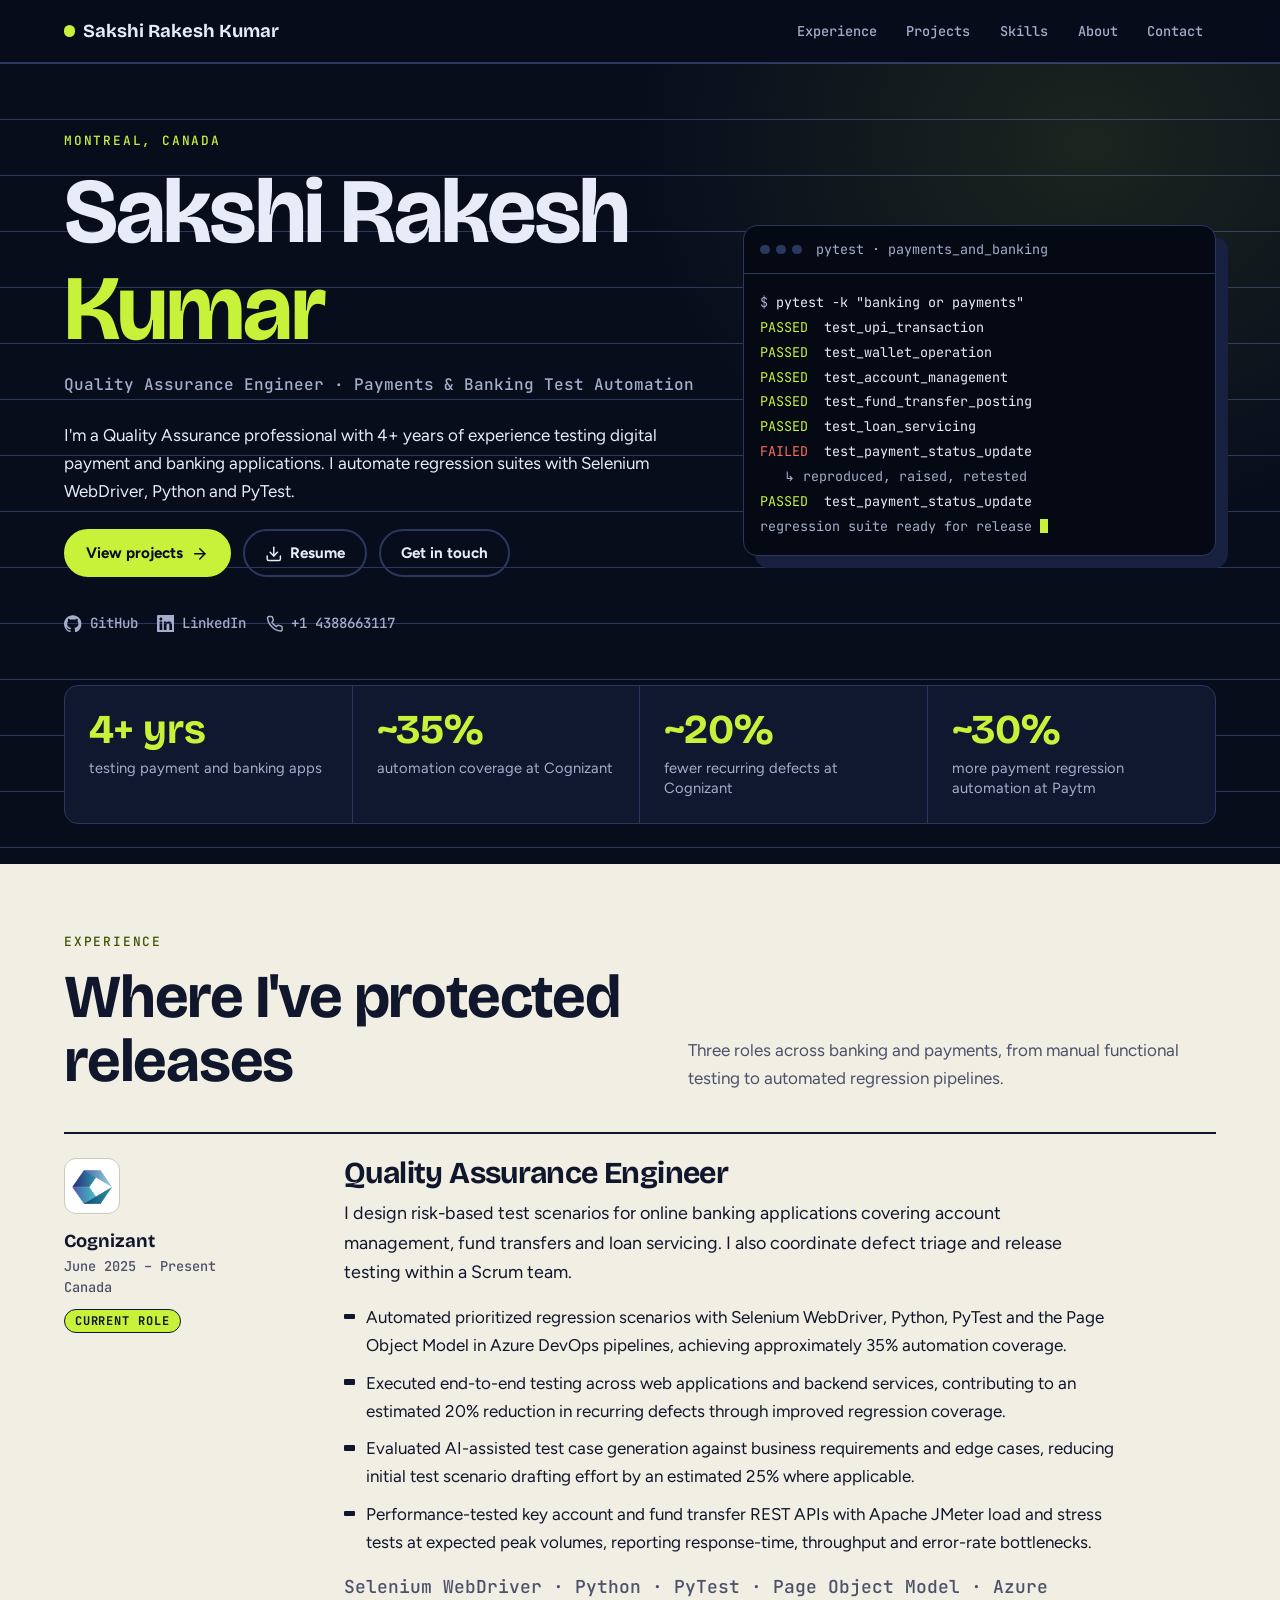
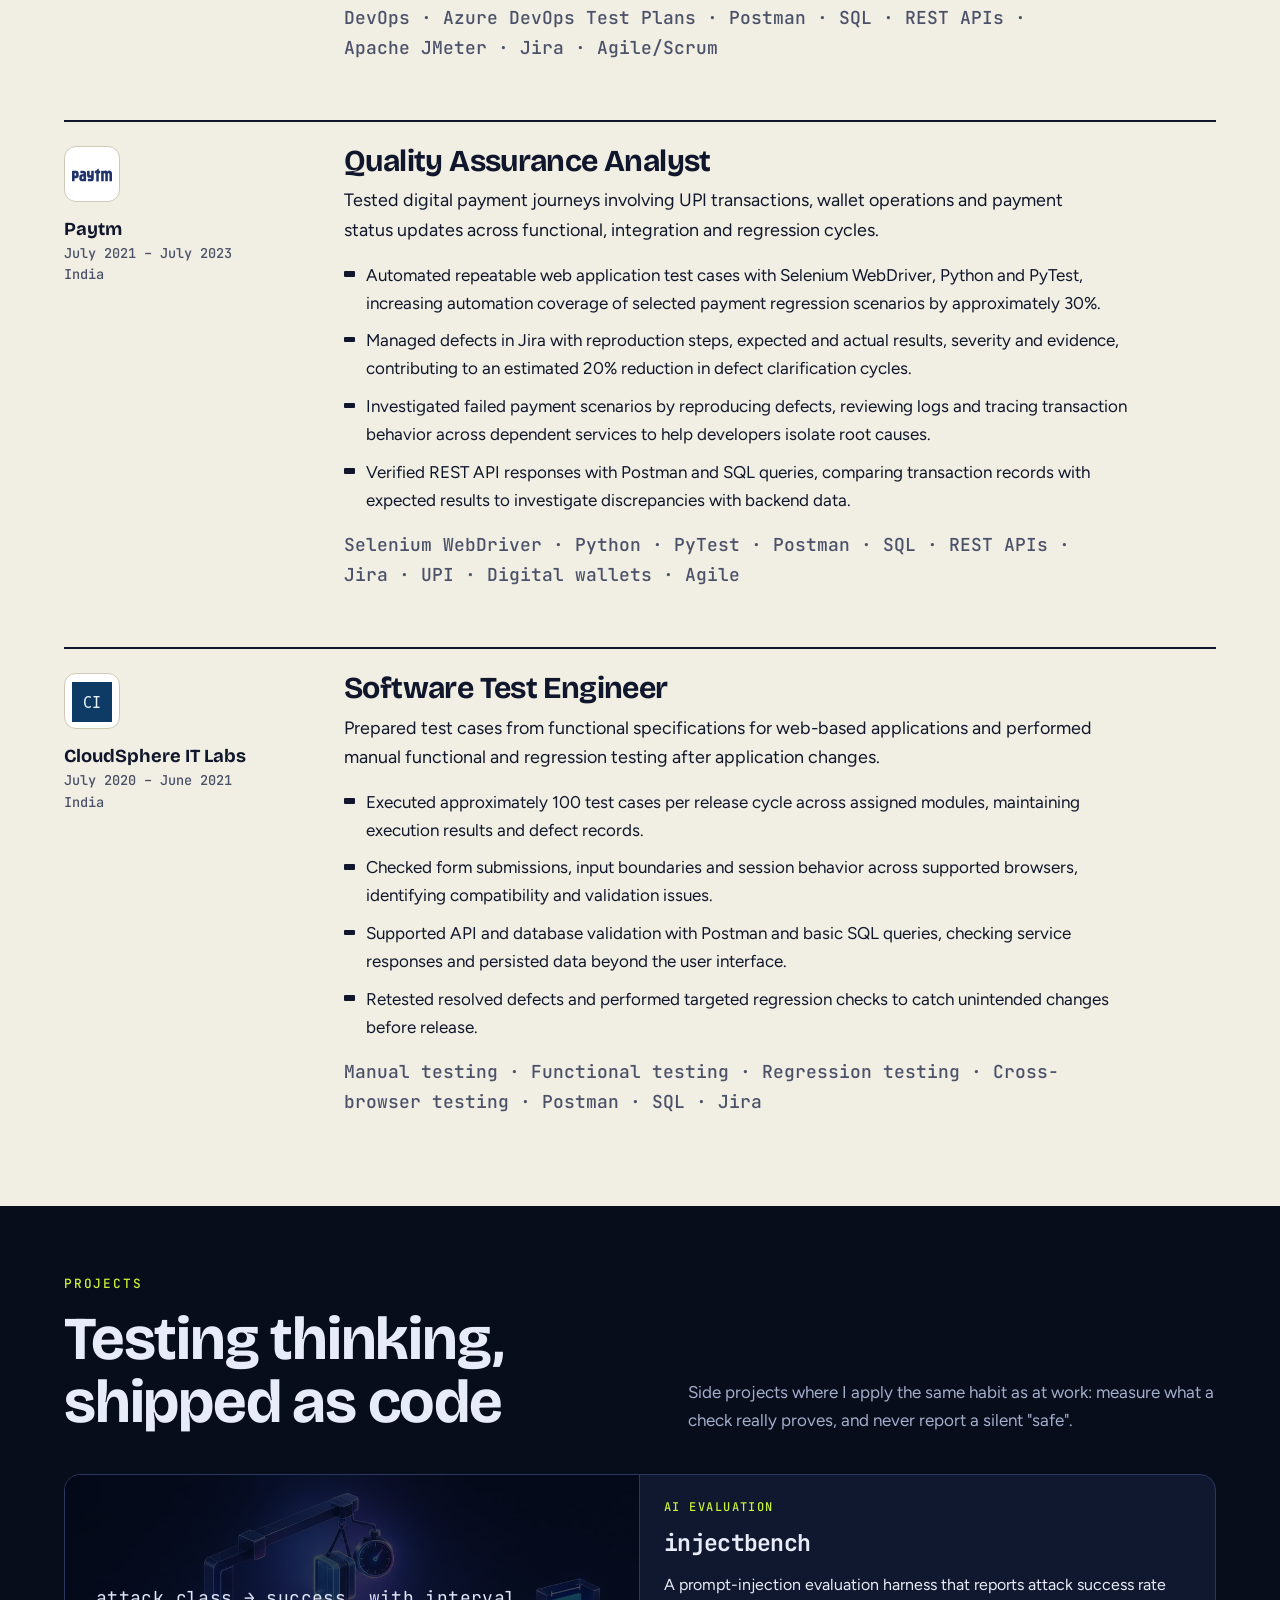
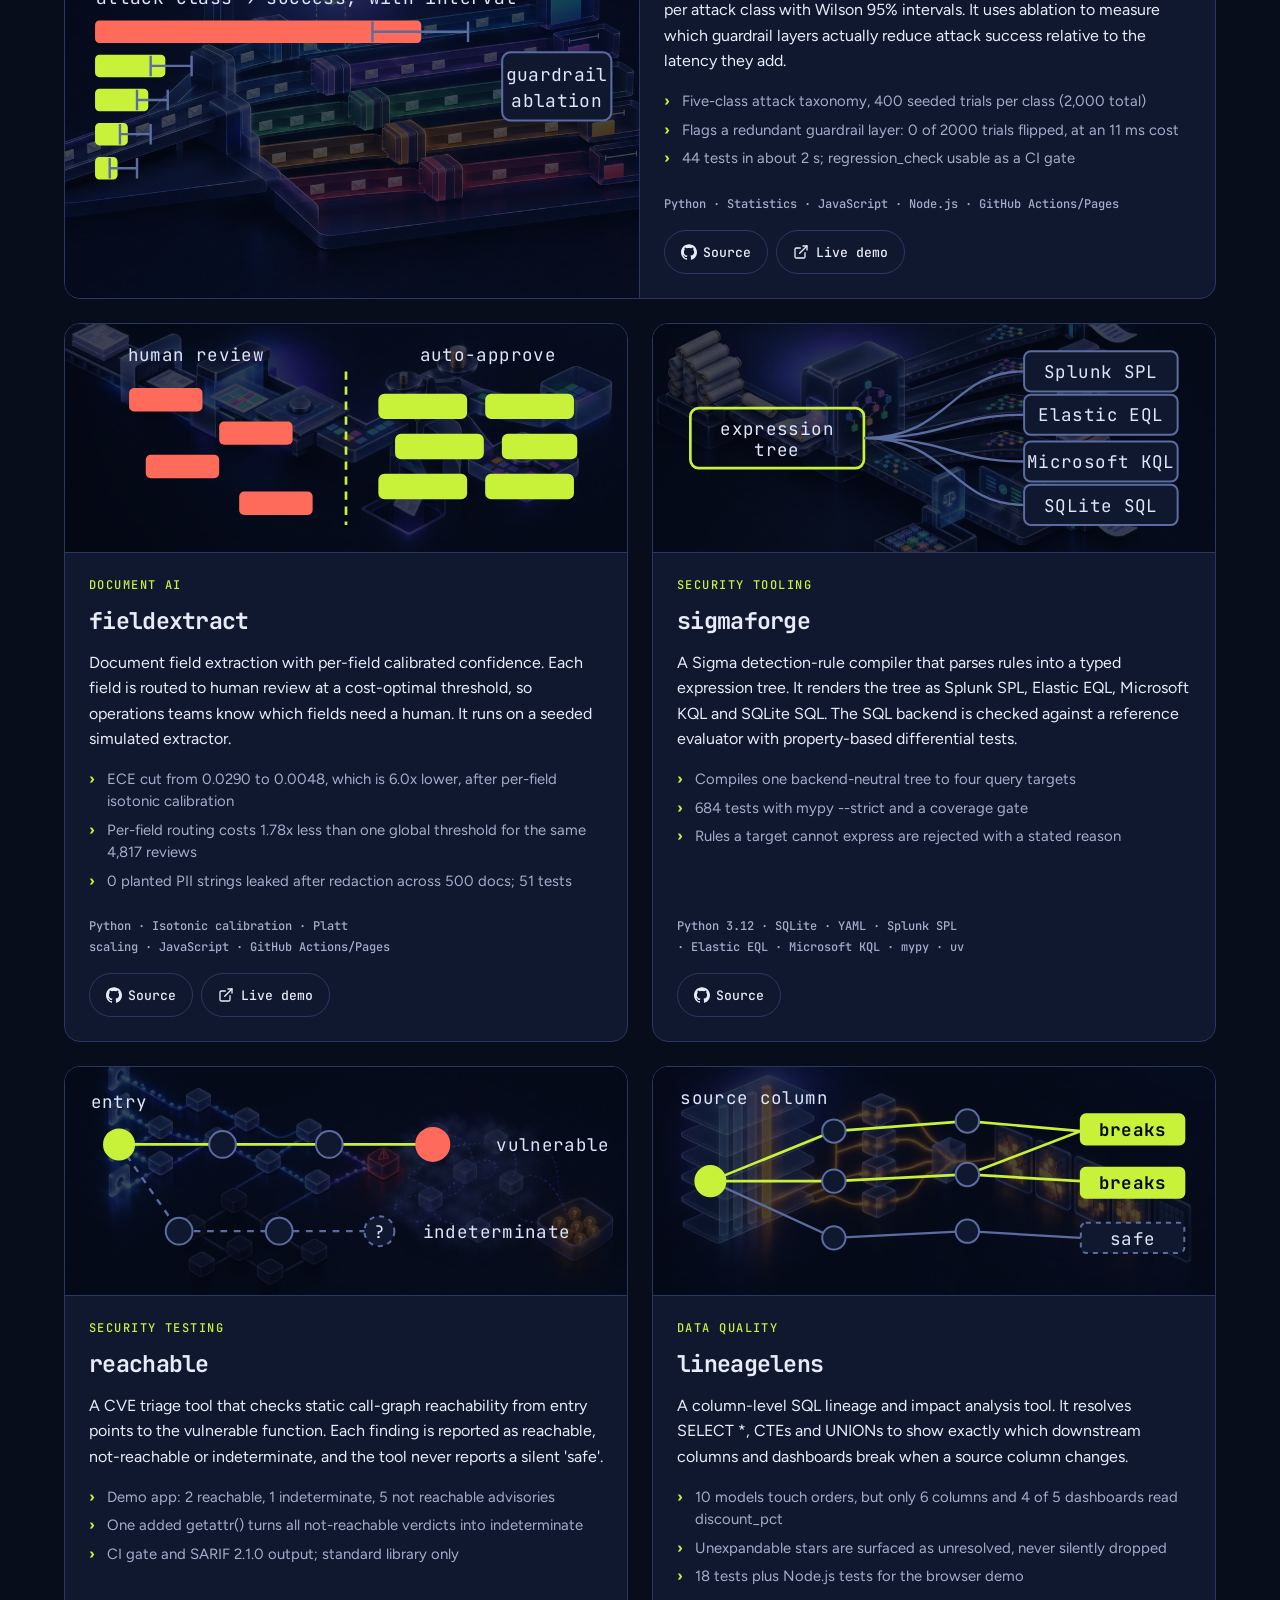
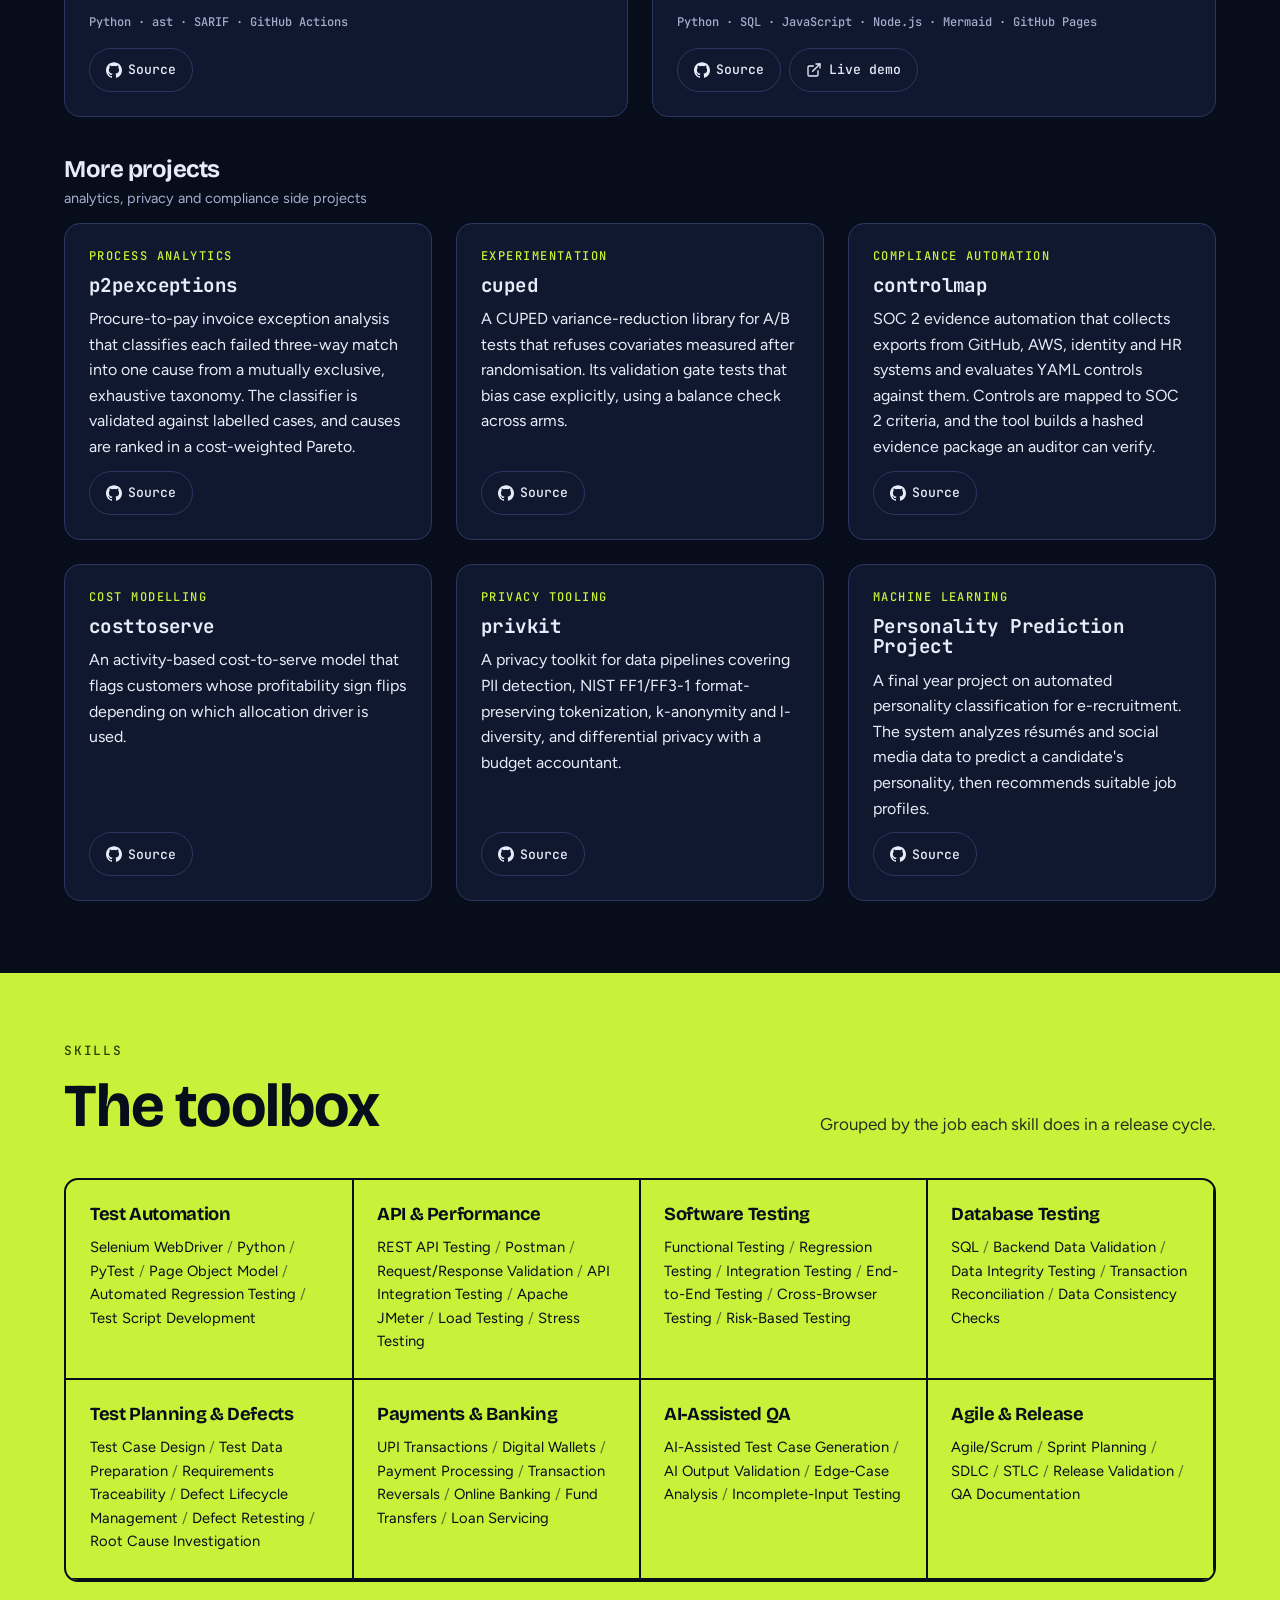
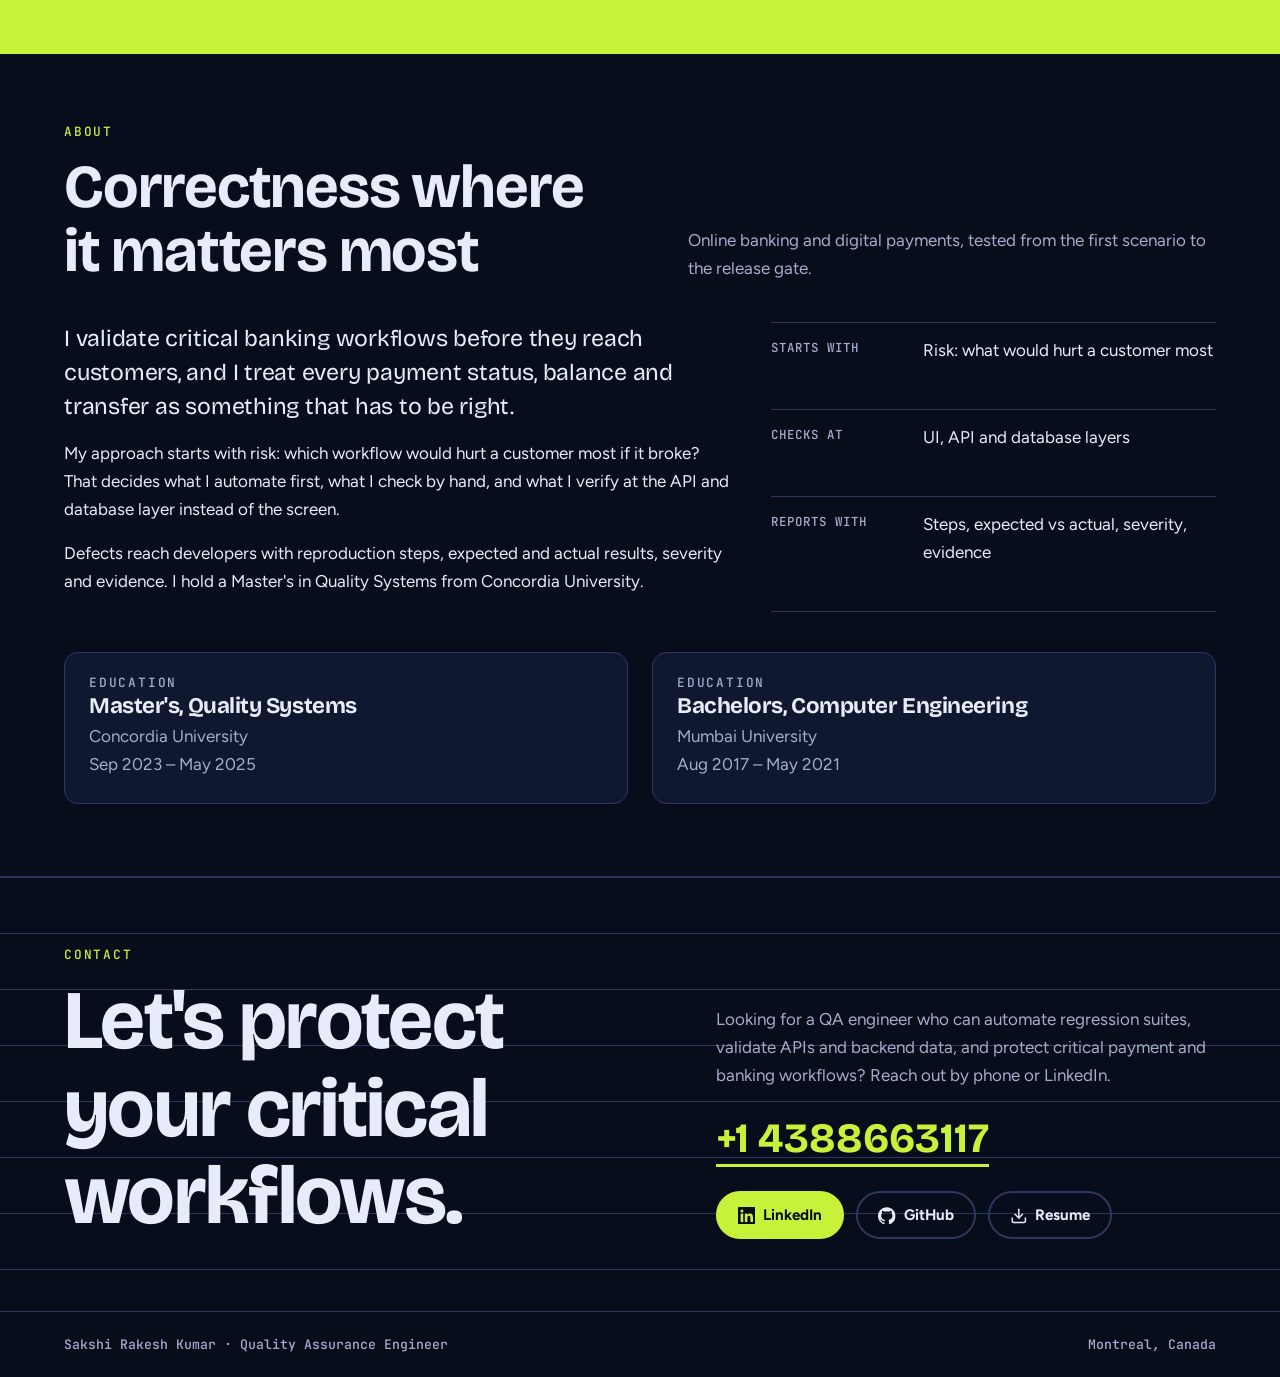
==== index.html @ 962ed348 "Portfolio website, revision 1" ====
<!doctype html>
<html lang="en">
<head>
<meta charset="utf-8">
<meta name="viewport" content="width=device-width, initial-scale=1">
<title>Sakshi Rakesh Kumar | Quality Assurance Engineer</title>
<meta name="description" content="QA engineer in Montreal with 4+ years testing digital payment and banking apps: Selenium and PyTest automation, API, performance and SQL data testing.">
<link rel="canonical" href="https://sakshirkumar.github.io/">
<meta property="og:type" content="website">
<meta property="og:title" content="Sakshi Rakesh Kumar | Quality Assurance Engineer">
<meta property="og:description" content="QA engineer in Montreal with 4+ years testing digital payment and banking apps: Selenium and PyTest automation, API, performance and SQL data testing.">
<meta property="og:url" content="https://sakshirkumar.github.io/">
<meta property="og:image" content="https://sakshirkumar.github.io/assets/images/social-card.png">
<meta name="twitter:card" content="summary_large_image">
<meta name="theme-color" content="#080d1c">
<link rel="icon" href="favicon.svg" type="image/svg+xml">
<link rel="apple-touch-icon" href="apple-touch-icon.png">
<link rel="preconnect" href="https://fonts.googleapis.com">
<link rel="preconnect" href="https://fonts.gstatic.com" crossorigin>
<link href="https://fonts.googleapis.com/css2?family=Bricolage+Grotesque:opsz,wght@12..96,500;12..96,700&family=Figtree:wght@400;500;700&family=JetBrains+Mono:wght@400;500;700&display=swap" rel="stylesheet">
<link rel="stylesheet" href="assets/css/style.css">
<script type="application/ld+json">
{"@context":"https://schema.org","@type":"Person","name":"Sakshi Rakesh Kumar","jobTitle":"Quality Assurance Engineer","url":"https://sakshirkumar.github.io/","address":{"@type":"PostalAddress","addressLocality":"Montreal","addressCountry":"Canada"},"sameAs":["https://github.com/sakshirkumar","https://www.linkedin.com/in/sakshirkumar/"]}
</script>
</head>
<body>
<svg width="0" height="0" style="position:absolute" aria-hidden="true">
  <symbol id="i-github" viewBox="0 0 24 24" fill="currentColor"><path d="M12 .297c-6.63 0-12 5.373-12 12 0 5.303 3.438 9.8 8.205 11.385 .6 .113 .82-.258 .82-.577 0-.285-.01-1.04-.015-2.04-3.338 .724-4.042-1.61-4.042-1.61C4.422 18.07 3.633 17.7 3.633 17.7c-1.087-.744 .084-.729 .084-.729 1.205 .084 1.838 1.236 1.838 1.236 1.07 1.835 2.809 1.305 3.495 .998 .108-.776 .417-1.305 .76-1.605-2.665-.3-5.466-1.332-5.466-5.93 0-1.31 .465-2.38 1.235-3.22-.135-.303-.54-1.523 .105-3.176 0 0 1.005-.322 3.3 1.23 .96-.267 1.98-.399 3-.405 1.02 .006 2.04 .138 3 .405 2.28-1.552 3.285-1.23 3.285-1.23 .645 1.653 .24 2.873 .12 3.176 .765 .84 1.23 1.91 1.23 3.22 0 4.61-2.805 5.625-5.475 5.92 .42 .36 .81 1.096 .81 2.22 0 1.606-.015 2.896-.015 3.286 0 .315 .21 .69 .825 .57C20.565 22.092 24 17.592 24 12.297c0-6.627-5.373-12-12-12"/></symbol>
  <symbol id="i-linkedin" viewBox="0 0 24 24" fill="currentColor"><path d="M20.447 20.452h-3.554v-5.569c0-1.328-.027-3.037-1.852-3.037-1.853 0-2.136 1.445-2.136 2.939v5.667H9.351V9h3.414v1.561h.046c.477-.9 1.637-1.85 3.37-1.85 3.601 0 4.267 2.37 4.267 5.455v6.286zM5.337 7.433c-1.144 0-2.063-.926-2.063-2.065 0-1.138 .92-2.063 2.063-2.063 1.14 0 2.064 .925 2.064 2.063 0 1.139-.925 2.065-2.064 2.065zm1.782 13.019H3.555V9h3.564v11.452zM22.225 0H1.771C.792 0 0 .774 0 1.729v20.542C0 23.227 .792 24 1.771 24h20.451C23.2 24 24 23.227 24 22.271V1.729C24 .774 23.2 0 22.222 0h.003z"/></symbol>
  <symbol id="i-phone" viewBox="0 0 24 24" fill="none" stroke="currentColor" stroke-width="2" stroke-linecap="round" stroke-linejoin="round"><path d="M22 16.92v3a2 2 0 0 1-2.18 2 19.79 19.79 0 0 1-8.63-3.07 19.5 19.5 0 0 1-6-6 19.79 19.79 0 0 1-3.07-8.67A2 2 0 0 1 4.11 2h3a2 2 0 0 1 2 1.72 12.84 12.84 0 0 0 .7 2.81 2 2 0 0 1-.45 2.11L8.09 9.91a16 16 0 0 0 6 6l1.27-1.27a2 2 0 0 1 2.11-.45 12.84 12.84 0 0 0 2.81.7A2 2 0 0 1 22 16.92z"/></symbol>
  <symbol id="i-download" viewBox="0 0 24 24" fill="none" stroke="currentColor" stroke-width="2" stroke-linecap="round" stroke-linejoin="round"><path d="M21 15v4a2 2 0 0 1-2 2H5a2 2 0 0 1-2-2v-4"/><polyline points="7 10 12 15 17 10"/><line x1="12" x2="12" y1="15" y2="3"/></symbol>
  <symbol id="i-ext" viewBox="0 0 24 24" fill="none" stroke="currentColor" stroke-width="2" stroke-linecap="round" stroke-linejoin="round"><path d="M15 3h6v6"/><path d="M10 14 21 3"/><path d="M18 13v6a2 2 0 0 1-2 2H5a2 2 0 0 1-2-2V8a2 2 0 0 1 2-2h6"/></symbol>
  <symbol id="i-arrow" viewBox="0 0 24 24" fill="none" stroke="currentColor" stroke-width="2" stroke-linecap="round" stroke-linejoin="round"><path d="M5 12h14"/><path d="m12 5 7 7-7 7"/></symbol>
</svg>
<a class="skip" href="#main">Skip to content</a>

<header class="top">
  <div class="wrap">
    <a class="brand" href="#top" aria-label="Sakshi Rakesh Kumar, top of page"><i></i><span>Sakshi Rakesh Kumar</span><b>SRK</b></a>
    <details class="mnav">
      <summary>Menu</summary>
      <ul>
        <li><a href="#experience">Experience</a></li>
        <li><a href="#projects">Projects</a></li>
        <li><a href="#skills">Skills</a></li>
        <li><a href="#about">About</a></li>
        <li><a href="#contact">Contact</a></li>
      </ul>
    </details>
    <nav class="dnav" aria-label="Primary">
      <ul>
        <li><a href="#experience">Experience</a></li>
        <li><a href="#projects">Projects</a></li>
        <li><a href="#skills">Skills</a></li>
        <li><a href="#about">About</a></li>
        <li><a href="#contact">Contact</a></li>
      </ul>
    </nav>
  </div>
</header>

<main id="main">
<section class="hero" id="top" aria-labelledby="h-name">
  <div class="wrap">
    <div>
      <p class="eyebrow">Montreal, Canada</p>
      <h1 id="h-name">Sakshi Rakesh <span>Kumar</span></h1>
      <p class="role">Quality Assurance Engineer · Payments &amp; Banking Test Automation</p>
      <p class="lede">I'm a Quality Assurance professional with 4+ years of experience testing digital payment and banking applications. I automate regression suites with Selenium WebDriver, Python and PyTest.</p>
      <div class="cta">
        <a class="btn primary" href="#projects">View projects <svg aria-hidden="true"><use href="#i-arrow"/></svg></a>
        <a class="btn" href="assets/files/sakshi-kumar-resume.pdf" download><svg aria-hidden="true"><use href="#i-download"/></svg> Resume</a>
        <a class="btn" href="#contact">Get in touch</a>
      </div>
      <div class="links-row">
        <a href="https://github.com/sakshirkumar"><svg aria-hidden="true"><use href="#i-github"/></svg>GitHub</a>
        <a href="https://www.linkedin.com/in/sakshirkumar/"><svg aria-hidden="true"><use href="#i-linkedin"/></svg>LinkedIn</a>
        <a href="tel:+1 4388663117"><svg aria-hidden="true"><use href="#i-phone"/></svg>+1 4388663117</a>
      </div>
    </div>
    <div class="term" aria-hidden="true">
      <div class="term-bar"><i></i><i></i><i></i><span>pytest · payments_and_banking</span></div>
<pre><span class="dim">$</span> pytest -k "banking or payments"
<span class="ok">PASSED</span>  test_upi_transaction
<span class="ok">PASSED</span>  test_wallet_operation
<span class="ok">PASSED</span>  test_account_management
<span class="ok">PASSED</span>  test_fund_transfer_posting
<span class="ok">PASSED</span>  test_loan_servicing
<span class="bad">FAILED</span>  test_payment_status_update
<span class="dim">   ↳ reproduced, raised, retested</span>
<span class="ok">PASSED</span>  test_payment_status_update
<span class="dim">regression suite ready for release</span> <span class="cursor"></span></pre>
    </div>
  </div>
  <div class="wrap stats">
    <div class="readouts">
      <div><b>4+ yrs</b><span>testing payment and banking apps</span></div>
      <div><b>~35%</b><span>automation coverage at Cognizant</span></div>
      <div><b>~20%</b><span>fewer recurring defects at Cognizant</span></div>
      <div><b>~30%</b><span>more payment regression automation at Paytm</span></div>
    </div>
  </div>
</section>

<section class="paper" id="experience" aria-labelledby="h-exp">
  <div class="wrap">
    <div class="sec-head">
      <div><p class="eyebrow">Experience</p><h2 id="h-exp">Where I've protected releases</h2></div>
      <p>Three roles across banking and payments, from manual functional testing to automated regression pipelines.</p>
    </div>
    <ol class="jobs">
      <li class="job">
        <div class="job-meta">
          <div class="logo"><img src="assets/images/logos/cognizant.png" alt="Cognizant logo" width="42" height="42"></div>
          <p class="co">Cognizant</p>
          <p class="when">June 2025 – Present<br>Canada</p>
          <span class="live">Current role</span>
        </div>
        <div class="job-body">
          <h3>Quality Assurance Engineer</h3>
          <p>I design risk-based test scenarios for online banking applications covering account management, fund transfers and loan servicing. I also coordinate defect triage and release testing within a Scrum team.</p>
          <ul class="hl">
            <li>Automated prioritized regression scenarios with Selenium WebDriver, Python, PyTest and the Page Object Model in Azure DevOps pipelines, achieving approximately 35% automation coverage.</li>
            <li>Executed end-to-end testing across web applications and backend services, contributing to an estimated 20% reduction in recurring defects through improved regression coverage.</li>
            <li>Evaluated AI-assisted test case generation against business requirements and edge cases, reducing initial test scenario drafting effort by an estimated 25% where applicable.</li>
            <li>Performance-tested key account and fund transfer REST APIs with Apache JMeter load and stress tests at expected peak volumes, reporting response-time, throughput and error-rate bottlenecks.</li>
          </ul>
          <p class="tech">Selenium WebDriver · Python · PyTest · Page Object Model · Azure DevOps · Azure DevOps Test Plans · Postman · SQL · REST APIs · Apache JMeter · Jira · Agile/Scrum</p>
        </div>
      </li>
      <li class="job">
        <div class="job-meta">
          <div class="logo"><img src="assets/images/logos/paytm.svg" alt="Paytm logo" width="42" height="42"></div>
          <p class="co">Paytm</p>
          <p class="when">July 2021 – July 2023<br>India</p>
        </div>
        <div class="job-body">
          <h3>Quality Assurance Analyst</h3>
          <p>Tested digital payment journeys involving UPI transactions, wallet operations and payment status updates across functional, integration and regression cycles.</p>
          <ul class="hl">
            <li>Automated repeatable web application test cases with Selenium WebDriver, Python and PyTest, increasing automation coverage of selected payment regression scenarios by approximately 30%.</li>
            <li>Managed defects in Jira with reproduction steps, expected and actual results, severity and evidence, contributing to an estimated 20% reduction in defect clarification cycles.</li>
            <li>Investigated failed payment scenarios by reproducing defects, reviewing logs and tracing transaction behavior across dependent services to help developers isolate root causes.</li>
            <li>Verified REST API responses with Postman and SQL queries, comparing transaction records with expected results to investigate discrepancies with backend data.</li>
          </ul>
          <p class="tech">Selenium WebDriver · Python · PyTest · Postman · SQL · REST APIs · Jira · UPI · Digital wallets · Agile</p>
        </div>
      </li>
      <li class="job">
        <div class="job-meta">
          <div class="logo"><img src="assets/images/logos/cloudsphere-it-labs.svg" alt="CloudSphere IT Labs logo" width="42" height="42"></div>
          <p class="co">CloudSphere IT Labs</p>
          <p class="when">July 2020 – June 2021<br>India</p>
        </div>
        <div class="job-body">
          <h3>Software Test Engineer</h3>
          <p>Prepared test cases from functional specifications for web-based applications and performed manual functional and regression testing after application changes.</p>
          <ul class="hl">
            <li>Executed approximately 100 test cases per release cycle across assigned modules, maintaining execution results and defect records.</li>
            <li>Checked form submissions, input boundaries and session behavior across supported browsers, identifying compatibility and validation issues.</li>
            <li>Supported API and database validation with Postman and basic SQL queries, checking service responses and persisted data beyond the user interface.</li>
            <li>Retested resolved defects and performed targeted regression checks to catch unintended changes before release.</li>
          </ul>
          <p class="tech">Manual testing · Functional testing · Regression testing · Cross-browser testing · Postman · SQL · Jira</p>
        </div>
      </li>
    </ol>
  </div>
</section>

<section id="projects" aria-labelledby="h-proj">
  <div class="wrap">
    <div class="sec-head">
      <div><p class="eyebrow">Projects</p><h2 id="h-proj">Testing thinking, shipped as code</h2></div>
      <p>Side projects where I apply the same habit as at work: measure what a check really proves, and never report a silent "safe".</p>
    </div>
    <ul class="projects">

      <li class="card full">
        <div class="viz img" style="background-image:url(assets/images/projects/injectbench-hero.jpg)">
          <svg viewBox="0 0 320 120" role="img" aria-label="Bars of attack success per attack class with interval whiskers">
            <text class="vt" x="10" y="12">attack class → success, with interval</text>
            <g class="vl"><rect x="10" y="22" width="190" height="12" rx="2" class="vr"/><rect x="10" y="42" width="40" height="12" rx="2"/><rect x="10" y="62" width="30" height="12" rx="2"/><rect x="10" y="82" width="18" height="12" rx="2"/><rect x="10" y="102" width="12" height="12" rx="2"/></g>
            <g class="vg"><path d="M172 28v0M172 22v12M228 22v12M172 28H228"/><path d="M42 48H66M42 42v12M66 42v12"/><path d="M34 68H52M34 62v12M52 62v12"/><path d="M24 88H42M24 82v12M42 82v12"/><path d="M18 108H34M18 102v12M34 102v12"/></g>
            <rect class="vb" x="248" y="40" width="64" height="40" rx="5"/><text class="vt" x="280" y="57" text-anchor="middle">guardrail</text><text class="vt" x="280" y="72" text-anchor="middle">ablation</text>
          </svg>
        </div>
        <div class="cbody">
          <p class="cat">AI evaluation</p>
          <h3 class="nm">injectbench</h3>
          <p class="d">A prompt-injection evaluation harness that reports attack success rate per attack class with Wilson 95% intervals. It uses ablation to measure which guardrail layers actually reduce attack success relative to the latency they add.</p>
          <ul><li>Five-class attack taxonomy, 400 seeded trials per class (2,000 total)</li><li>Flags a redundant guardrail layer: 0 of 2000 trials flipped, at an 11 ms cost</li><li>44 tests in about 2 s; regression_check usable as a CI gate</li></ul>
          <p class="stack">Python · Statistics · JavaScript · Node.js · GitHub Actions/Pages</p>
          <div class="clinks"><a href="https://github.com/sakshirkumar/injectbench"><svg aria-hidden="true"><use href="#i-github"/></svg>Source</a><a href="https://sakshirkumar.github.io/injectbench/"><svg aria-hidden="true"><use href="#i-ext"/></svg>Live demo</a></div>
        </div>
      </li>

      <li class="card wide">
        <div class="viz img" style="background-image:url(assets/images/projects/fieldextract-hero.jpg)">
          <svg viewBox="0 0 320 120" role="img" aria-label="Extracted fields split by a threshold line into human review and auto-approve">
            <text class="vt" x="70" y="14" text-anchor="middle">human review</text><text class="vt" x="245" y="14" text-anchor="middle">auto-approve</text>
            <path d="M160 20V112" stroke="#c8f23a" stroke-width="1.6" stroke-dasharray="5 4"/>
            <g fill="#ff6b5b"><rect x="30" y="30" width="44" height="14" rx="3"/><rect x="84" y="50" width="44" height="14" rx="3"/><rect x="40" y="70" width="44" height="14" rx="3"/><rect x="96" y="92" width="44" height="14" rx="3"/></g>
            <g class="vl"><rect x="180" y="34" width="52" height="14" rx="3"/><rect x="244" y="34" width="52" height="14" rx="3"/><rect x="190" y="58" width="52" height="14" rx="3"/><rect x="254" y="58" width="44" height="14" rx="3"/><rect x="180" y="82" width="52" height="14" rx="3"/><rect x="244" y="82" width="52" height="14" rx="3"/></g>
          </svg>
        </div>
        <div class="cbody">
          <p class="cat">Document AI</p>
          <h3 class="nm">fieldextract</h3>
          <p class="d">Document field extraction with per-field calibrated confidence. Each field is routed to human review at a cost-optimal threshold, so operations teams know which fields need a human. It runs on a seeded simulated extractor.</p>
          <ul><li>ECE cut from 0.0290 to 0.0048, which is 6.0x lower, after per-field isotonic calibration</li><li>Per-field routing costs 1.78x less than one global threshold for the same 4,817 reviews</li><li>0 planted PII strings leaked after redaction across 500 docs; 51 tests</li></ul>
          <p class="stack">Python · Isotonic calibration · Platt scaling · JavaScript · GitHub Actions/Pages</p>
          <div class="clinks"><a href="https://github.com/sakshirkumar/fieldextract"><svg aria-hidden="true"><use href="#i-github"/></svg>Source</a><a href="https://sakshirkumar.github.io/fieldextract/"><svg aria-hidden="true"><use href="#i-ext"/></svg>Live demo</a></div>
        </div>
      </li>

      <li class="card wide">
        <div class="viz img" style="background-image:url(assets/images/projects/sigmaforge-hero.jpg)">
          <svg viewBox="0 0 320 120" role="img" aria-label="One expression tree compiled to four query languages">
            <rect class="vk" x="14" y="42" width="104" height="36" rx="5"/><text class="vt" x="66" y="58" text-anchor="middle">expression</text><text class="vt" x="66" y="71" text-anchor="middle">tree</text>
            <path class="vg" d="M118 60C170 60 170 20 214 20M118 60C170 60 170 46 214 46M118 60C170 60 170 74 214 74M118 60C170 60 170 100 214 100"/>
            <g class="vb"><rect x="214" y="8" width="92" height="24" rx="4"/><rect x="214" y="34" width="92" height="24" rx="4"/><rect x="214" y="62" width="92" height="24" rx="4"/><rect x="214" y="88" width="92" height="24" rx="4"/></g>
            <text class="vt" x="260" y="24" text-anchor="middle">Splunk SPL</text><text class="vt" x="260" y="50" text-anchor="middle">Elastic EQL</text><text class="vt" x="260" y="78" text-anchor="middle">Microsoft KQL</text><text class="vt" x="260" y="104" text-anchor="middle">SQLite SQL</text>
          </svg>
        </div>
        <div class="cbody">
          <p class="cat">Security tooling</p>
          <h3 class="nm">sigmaforge</h3>
          <p class="d">A Sigma detection-rule compiler that parses rules into a typed expression tree. It renders the tree as Splunk SPL, Elastic EQL, Microsoft KQL and SQLite SQL. The SQL backend is checked against a reference evaluator with property-based differential tests.</p>
          <ul><li>Compiles one backend-neutral tree to four query targets</li><li>684 tests with mypy --strict and a coverage gate</li><li>Rules a target cannot express are rejected with a stated reason</li></ul>
          <p class="stack">Python 3.12 · SQLite · YAML · Splunk SPL · Elastic EQL · Microsoft KQL · mypy · uv</p>
          <div class="clinks"><a href="https://github.com/sakshirkumar/sigmaforge"><svg aria-hidden="true"><use href="#i-github"/></svg>Source</a></div>
        </div>
      </li>

      <li class="card wide">
        <div class="viz img" style="background-image:url(assets/images/projects/reachable-hero.jpg)">
          <svg viewBox="0 0 320 120" role="img" aria-label="Call graph from an entry point to a vulnerable function, with an unresolved branch marked indeterminate">
            <path class="vk" d="M24 38H86M86 38H150M150 38H212"/>
            <path class="vg" stroke-dasharray="4 4" d="M24 38L60 90H120M120 90H180"/>
            <circle class="vl" cx="24" cy="38" r="9"/><circle class="vb" cx="86" cy="38" r="8"/><circle class="vb" cx="150" cy="38" r="8"/><circle class="vr" cx="212" cy="38" r="10"/>
            <circle class="vb" cx="60" cy="90" r="8"/><circle class="vb" cx="120" cy="90" r="8"/><circle class="vb" cx="180" cy="90" r="9" stroke-dasharray="3 3"/>
            <text class="vt" x="180" y="94" text-anchor="middle">?</text>
            <text class="vt" x="24" y="16" text-anchor="middle">entry</text><text class="vt" x="250" y="42">vulnerable</text><text class="vt" x="206" y="94">indeterminate</text>
          </svg>
        </div>
        <div class="cbody">
          <p class="cat">Security testing</p>
          <h3 class="nm">reachable</h3>
          <p class="d">A CVE triage tool that checks static call-graph reachability from entry points to the vulnerable function. Each finding is reported as reachable, not-reachable or indeterminate, and the tool never reports a silent 'safe'.</p>
          <ul><li>Demo app: 2 reachable, 1 indeterminate, 5 not reachable advisories</li><li>One added getattr() turns all not-reachable verdicts into indeterminate</li><li>CI gate and SARIF 2.1.0 output; standard library only</li></ul>
          <p class="stack">Python · ast · SARIF · GitHub Actions</p>
          <div class="clinks"><a href="https://github.com/sakshirkumar/reachable"><svg aria-hidden="true"><use href="#i-github"/></svg>Source</a></div>
        </div>
      </li>

      <li class="card wide">
        <div class="viz img" style="background-image:url(assets/images/projects/lineagelens-hero.jpg)">
          <svg viewBox="0 0 320 120" role="img" aria-label="A changed source column traced through models to the dashboards that read it">
            <path class="vk" d="M26 60L100 30M26 60L100 60M100 30L180 24M100 60L180 56M180 56L248 30M180 24L248 30M180 56L248 60"/>
            <path class="vg" d="M26 60L100 94L180 90L248 94"/>
            <circle class="vl" cx="26" cy="60" r="9"/><g class="vb"><circle cx="100" cy="30" r="7"/><circle cx="100" cy="60" r="7"/><circle cx="100" cy="94" r="7"/><circle cx="180" cy="24" r="7"/><circle cx="180" cy="56" r="7"/><circle cx="180" cy="90" r="7"/></g>
            <rect class="vl" x="248" y="20" width="62" height="18" rx="3"/><rect class="vl" x="248" y="52" width="62" height="18" rx="3"/><rect class="vb" x="248" y="85" width="62" height="18" rx="3" stroke-dasharray="3 3"/>
            <text class="vt vx" x="279" y="33" text-anchor="middle">breaks</text><text class="vt vx" x="279" y="65" text-anchor="middle">breaks</text><text class="vt" x="279" y="98" text-anchor="middle">safe</text>
            <text class="vt" x="8" y="14">source column</text>
          </svg>
        </div>
        <div class="cbody">
          <p class="cat">Data quality</p>
          <h3 class="nm">lineagelens</h3>
          <p class="d">A column-level SQL lineage and impact analysis tool. It resolves SELECT *, CTEs and UNIONs to show exactly which downstream columns and dashboards break when a source column changes.</p>
          <ul><li>10 models touch orders, but only 6 columns and 4 of 5 dashboards read discount_pct</li><li>Unexpandable stars are surfaced as unresolved, never silently dropped</li><li>18 tests plus Node.js tests for the browser demo</li></ul>
          <p class="stack">Python · SQL · JavaScript · Node.js · Mermaid · GitHub Pages</p>
          <div class="clinks"><a href="https://github.com/sakshirkumar/lineagelens"><svg aria-hidden="true"><use href="#i-github"/></svg>Source</a><a href="https://sakshirkumar.github.io/lineagelens/"><svg aria-hidden="true"><use href="#i-ext"/></svg>Live demo</a></div>
        </div>
      </li>

    </ul>
    <h3 class="more-h">More projects <span>analytics, privacy and compliance side projects</span></h3>
    <ul class="projects more">
      <li class="card">
        <div class="viz img" style="background-image:url(assets/images/projects/p2pexceptions-hero.jpg)">
          <svg viewBox="0 0 320 120" role="img" aria-label="Pareto chart of invoice exception causes ranked by cost, with a cumulative line">
            <g class="vl"><rect x="20" y="24" width="34" height="86" rx="2"/></g>
            <g fill="#8fa0d4"><rect x="64" y="44" width="34" height="66" rx="2"/><rect x="108" y="62" width="34" height="48" rx="2"/><rect x="152" y="76" width="34" height="34" rx="2"/><rect x="196" y="88" width="34" height="22" rx="2"/><rect x="240" y="96" width="34" height="14" rx="2"/></g>
            <path d="M37 24L81 14L125 10L169 7L213 5L257 4" fill="none" stroke="#ff6b5b" stroke-width="2"/>
            <path class="vg" d="M10 110H300"/>
            <text class="vt" x="284" y="40" text-anchor="end">cause by cost</text>
          </svg>
        </div>
        <div class="cbody">
          <p class="cat">Process analytics</p>
          <h3 class="nm">p2pexceptions</h3>
          <p class="d">Procure-to-pay invoice exception analysis that classifies each failed three-way match into one cause from a mutually exclusive, exhaustive taxonomy. The classifier is validated against labelled cases, and causes are ranked in a cost-weighted Pareto.</p>
          <ul><li>400,000 synthetic invoice lines, 72,739 failing three-way match (18.2%)</li><li>99.6% agreement with a labelled sample of 800; 0.00% unclassified</li><li>24 tests covering each precedence rule</li></ul>
          <p class="stack">Python · unittest · GitHub Actions</p>
          <div class="clinks"><a href="https://github.com/sakshirkumar/p2pexceptions"><svg aria-hidden="true"><use href="#i-github"/></svg>Source</a></div>
        </div>
      </li>

      <li class="card">
        <div class="viz img" style="background-image:url(assets/images/projects/cuped-hero.jpg)">
          <svg viewBox="0 0 320 120" role="img" aria-label="A wide naive distribution and a narrower distribution after variance reduction">
            <path d="M10 104H310" class="vg"/>
            <path d="M20 104C70 104 100 22 160 22C220 22 250 104 300 104" fill="none" stroke="#8fa0d4" stroke-width="2" stroke-dasharray="5 4"/>
            <path d="M90 104C130 104 145 8 160 8C175 8 190 104 230 104Z" fill="rgba(200,242,58,.25)" stroke="#c8f23a" stroke-width="2"/>
            <path d="M160 8V104" stroke="#ff6b5b" stroke-width="1.5"/>
            <text class="vt" x="300" y="94" text-anchor="end">naive</text><text class="vt" x="238" y="20">cuped</text>
          </svg>
        </div>
        <div class="cbody">
          <p class="cat">Experimentation</p>
          <h3 class="nm">cuped</h3>
          <p class="d">A CUPED variance-reduction library for A/B tests that refuses covariates measured after randomisation. Its validation gate tests that bias case explicitly, using a balance check across arms.</p>
          <ul><li>38.7% of variance removed; interval width 0.848 to 0.664</li><li>Gate rejects a post-treatment covariate that returned -6.601 against a true 1.80</li></ul>
          <p class="stack">Python · Statistics · unittest · GitHub Actions</p>
          <div class="clinks"><a href="https://github.com/sakshirkumar/cuped"><svg aria-hidden="true"><use href="#i-github"/></svg>Source</a></div>
        </div>
      </li>

      <li class="card wide">
        <div class="viz img" style="background-image:url(assets/images/projects/controlmap-hero.jpg)">
          <svg viewBox="0 0 320 120" role="img" aria-label="Evidence collectors feed YAML controls, which produce a hashed evidence package">
            <g class="vb"><rect x="8" y="14" width="74" height="22" rx="4"/><rect x="8" y="49" width="74" height="22" rx="4"/><rect x="8" y="84" width="74" height="22" rx="4"/></g>
            <text class="vt" x="45" y="29" text-anchor="middle">GitHub</text><text class="vt" x="45" y="64" text-anchor="middle">AWS</text><text class="vt" x="45" y="99" text-anchor="middle">HR + IdP</text>
            <path class="vg" d="M82 25C110 25 100 60 120 60M82 60H120M82 95C110 95 100 60 120 60"/>
            <rect class="vk" x="120" y="42" width="88" height="36" rx="5"/><text class="vt" x="164" y="58" text-anchor="middle">YAML</text><text class="vt" x="164" y="71" text-anchor="middle">controls</text>
            <path class="vg" d="M208 60H232"/>
            <rect class="vl" x="232" y="34" width="80" height="52" rx="5"/><text class="vt vx" x="272" y="56" text-anchor="middle">hashed</text><text class="vt vx" x="272" y="70" text-anchor="middle">evidence</text>
          </svg>
        </div>
        <div class="cbody">
          <p class="cat">Compliance automation</p>
          <h3 class="nm">controlmap</h3>
          <p class="d">SOC 2 evidence automation that collects exports from GitHub, AWS, identity and HR systems and evaluates YAML controls against them. Controls are mapped to SOC 2 criteria, and the tool builds a hashed evidence package an auditor can verify.</p>
          <ul><li>6 built-in collectors and 22 built-in rules</li><li>Library validated against 61 TSC criteria ids and 93 Annex A controls</li><li>Evidence package checkable with shasum, with an optional Ed25519 signature</li></ul>
          <p class="stack">Python · YAML · SHA-256 · Ed25519 · GitHub Actions</p>
          <div class="clinks"><a href="https://github.com/sakshirkumar/controlmap"><svg aria-hidden="true"><use href="#i-github"/></svg>Source</a></div>
        </div>
      </li>

      <li class="card wide">
        <div class="viz">
          <svg viewBox="0 0 320 120" role="img" aria-label="Customer contribution bars under two driver sets, with one customer flipping from profit to loss">
            <text class="vt" x="8" y="12">activity drivers</text><text class="vt" x="8" y="76">distance drivers</text>
            <path class="vg" d="M8 36H312M8 98H312"/>
            <g class="vl"><rect x="60" y="20" width="22" height="16"/><rect x="100" y="14" width="22" height="22"/><rect x="140" y="24" width="22" height="12"/><rect x="220" y="18" width="22" height="18"/><rect x="260" y="22" width="22" height="14"/></g>
            <rect class="vr" x="180" y="36" width="22" height="18"/>
            <g class="vl"><rect x="60" y="82" width="22" height="16"/><rect x="100" y="88" width="22" height="10"/><rect x="140" y="80" width="22" height="18"/><rect x="180" y="84" width="22" height="14"/><rect x="220" y="86" width="22" height="12"/><rect x="260" y="90" width="22" height="8"/></g>
            <text class="vt" x="191" y="68" text-anchor="middle">sign flips</text>
          </svg>
        </div>
        <div class="cbody">
          <p class="cat">Cost modelling</p>
          <h3 class="nm">costtoserve</h3>
          <p class="d">An activity-based cost-to-serve model that flags customers whose profitability sign flips depending on which allocation driver is used.</p>
          <ul><li>Seeded fixture of 200 customers across three segments</li><li>Seven cost pools, fully reconciled under three driver sets</li><li>17 tests; zero leakage under every driver set</li></ul>
          <p class="stack">Python</p>
          <div class="clinks"><a href="https://github.com/sakshirkumar/costtoserve"><svg aria-hidden="true"><use href="#i-github"/></svg>Source</a></div>
        </div>
      </li>

      <li class="card wide">
        <div class="viz">
          <svg viewBox="0 0 320 120" role="img" aria-label="Sensitive data found, tokenized, anonymized and released as private aggregates">
            <rect class="vb" x="8" y="12" width="92" height="30" rx="5"/><text class="vt" x="54" y="31" text-anchor="middle">find PII</text>
            <rect class="vk" x="114" y="12" width="92" height="30" rx="5"/><text class="vt" x="160" y="31" text-anchor="middle">tokenize</text>
            <rect class="vb" x="220" y="12" width="92" height="30" rx="5"/><text class="vt" x="266" y="31" text-anchor="middle">k-anonymity</text>
            <path class="vg" d="M100 27H114M206 27H220M266 42V60H160V72"/>
            <rect class="vl" x="86" y="72" width="148" height="34" rx="5"/><text class="vt vx" x="160" y="93" text-anchor="middle">private aggregates</text>
          </svg>
        </div>
        <div class="cbody">
          <p class="cat">Privacy tooling</p>
          <h3 class="nm">privkit</h3>
          <p class="d">A privacy toolkit for data pipelines covering PII detection, NIST FF1/FF3-1 format-preserving tokenization, k-anonymity and l-diversity, and differential privacy with a budget accountant.</p>
          <ul><li>Checksum validators such as Luhn and IBAN mod-97 confirm regex PII candidates</li><li>Tokens follow NIST FF1 and FF3-1, checked against NIST vectors</li><li>k-anonymity, l-diversity and t-closeness checks beside a budgeted differential-privacy accountant</li></ul>
          <p class="stack">Python</p>
          <div class="clinks"><a href="https://github.com/sakshirkumar/privkit"><svg aria-hidden="true"><use href="#i-github"/></svg>Source</a></div>
        </div>
      </li>

      <li class="card wide">
        <div class="viz img" style="background-image:url(assets/images/projects/personality-prediction-project-hero.jpg)">
          <svg viewBox="0 0 320 120" role="img" aria-label="Résumé and social media data flow into a personality prediction, which leads to job profiles">
            <rect class="vb" x="10" y="16" width="86" height="30" rx="5"/><text class="vt" x="53" y="35" text-anchor="middle">résumé</text>
            <rect class="vb" x="10" y="74" width="86" height="30" rx="5"/><text class="vt" x="53" y="93" text-anchor="middle">social data</text>
            <path class="vg" d="M96 31C120 31 120 60 140 60M96 89C120 89 120 60 140 60"/>
            <rect class="vk" x="132" y="44" width="80" height="32" rx="5"/><text class="vt" x="172" y="64" text-anchor="middle">personality</text>
            <path class="vg" d="M212 60H228"/>
            <rect class="vl" x="228" y="44" width="84" height="32" rx="5"/><text class="vt vx" x="270" y="64" text-anchor="middle">job profiles</text>
          </svg>
        </div>
        <div class="cbody">
          <p class="cat">Machine learning</p>
          <h3 class="nm">Personality Prediction Project</h3>
          <p class="d">A final year project on automated personality classification for e-recruitment. The system analyzes résumés and social media data to predict a candidate's personality, then recommends suitable job profiles.</p>
          <ul><li>Predicts candidate personality from résumés and social media data</li><li>Recommends suitable job profiles from the predicted personality</li><li>Final year project, written in PHP</li></ul>
          <p class="stack">PHP · Machine Learning</p>
          <div class="clinks"><a href="https://github.com/sakshirkumar/Personality-Prediction-Project"><svg aria-hidden="true"><use href="#i-github"/></svg>Source</a></div>
        </div>
      </li>
    </ul>
  </div>
</section>

<section class="lime" id="skills" aria-labelledby="h-skills">
  <div class="wrap">
    <div class="sec-head">
      <div><p class="eyebrow">Skills</p><h2 id="h-skills">The toolbox</h2></div>
      <p>Grouped by the job each skill does in a release cycle.</p>
    </div>
    <div class="skills">
      <div class="sk"><h3>Test Automation</h3><p><span>Selenium WebDriver</span><span>Python</span><span>PyTest</span><span>Page Object Model</span><span>Automated Regression Testing</span><span>Test Script Development</span></p></div>
      <div class="sk"><h3>API &amp; Performance</h3><p><span>REST API Testing</span><span>Postman</span><span>Request/Response Validation</span><span>API Integration Testing</span><span>Apache JMeter</span><span>Load Testing</span><span>Stress Testing</span></p></div>
      <div class="sk"><h3>Software Testing</h3><p><span>Functional Testing</span><span>Regression Testing</span><span>Integration Testing</span><span>End-to-End Testing</span><span>Cross-Browser Testing</span><span>Risk-Based Testing</span></p></div>
      <div class="sk"><h3>Database Testing</h3><p><span>SQL</span><span>Backend Data Validation</span><span>Data Integrity Testing</span><span>Transaction Reconciliation</span><span>Data Consistency Checks</span></p></div>
      <div class="sk"><h3>Test Planning &amp; Defects</h3><p><span>Test Case Design</span><span>Test Data Preparation</span><span>Requirements Traceability</span><span>Defect Lifecycle Management</span><span>Defect Retesting</span><span>Root Cause Investigation</span></p></div>
      <div class="sk"><h3>Payments &amp; Banking</h3><p><span>UPI Transactions</span><span>Digital Wallets</span><span>Payment Processing</span><span>Transaction Reversals</span><span>Online Banking</span><span>Fund Transfers</span><span>Loan Servicing</span></p></div>
      <div class="sk"><h3>AI-Assisted QA</h3><p><span>AI-Assisted Test Case Generation</span><span>AI Output Validation</span><span>Edge-Case Analysis</span><span>Incomplete-Input Testing</span></p></div>
      <div class="sk"><h3>Agile &amp; Release</h3><p><span>Agile/Scrum</span><span>Sprint Planning</span><span>SDLC</span><span>STLC</span><span>Release Validation</span><span>QA Documentation</span></p></div>
    </div>
  </div>
</section>

<section id="about" aria-labelledby="h-about">
  <div class="wrap">
    <div class="sec-head">
      <div><p class="eyebrow">About</p><h2 id="h-about">Correctness where it matters most</h2></div>
      <p>Online banking and digital payments, tested from the first scenario to the release gate.</p>
    </div>
    <div class="about">
      <div class="txt">
        <p>I validate critical banking workflows before they reach customers, and I treat every payment status, balance and transfer as something that has to be right.</p>
        <p>My approach starts with risk: which workflow would hurt a customer most if it broke? That decides what I automate first, what I check by hand, and what I verify at the API and database layer instead of the screen.</p>
        <p>Defects reach developers with reproduction steps, expected and actual results, severity and evidence. I hold a Master's in Quality Systems from Concordia University.</p>
      </div>
      <dl class="facts">
        <div><dt>Starts with</dt><dd>Risk: what would hurt a customer most</dd></div>
        <div><dt>Checks at</dt><dd>UI, API and database layers</dd></div>
        <div><dt>Reports with</dt><dd>Steps, expected vs actual, severity, evidence</dd></div>
      </dl>
    </div>
    <div class="edu">
      <article><p class="eyebrow">Education</p><h3>Master's, Quality Systems</h3><p>Concordia University<br>Sep 2023 – May 2025</p></article>
      <article><p class="eyebrow">Education</p><h3>Bachelors, Computer Engineering</h3><p>Mumbai University<br>Aug 2017 – May 2021</p></article>
    </div>
  </div>
</section>

<section class="contact" id="contact" aria-labelledby="h-contact">
  <div class="wrap">
    <div class="c-grid">
    <div>
    <p class="eyebrow">Contact</p>
    <h2 id="h-contact">Let's protect your critical workflows.</h2>
    </div>
    <div class="c-side">
    <p class="in">Looking for a QA engineer who can automate regression suites, validate APIs and backend data, and protect critical payment and banking workflows? Reach out by phone or LinkedIn.</p>
    <a class="phone" href="tel:+1 4388663117">+1 4388663117</a>
    <div class="cta">
      <a class="btn primary" href="https://www.linkedin.com/in/sakshirkumar/"><svg aria-hidden="true"><use href="#i-linkedin"/></svg>LinkedIn</a>
      <a class="btn" href="https://github.com/sakshirkumar"><svg aria-hidden="true"><use href="#i-github"/></svg>GitHub</a>
      <a class="btn" href="assets/files/sakshi-kumar-resume.pdf" download><svg aria-hidden="true"><use href="#i-download"/></svg>Resume</a>
    </div>
    </div>
    </div>
  </div>
</section>
</main>
<footer><div class="wrap"><span>Sakshi Rakesh Kumar · Quality Assurance Engineer</span><span>Montreal, Canada</span></div></footer>
</body>
</html>
---- assets/css/style.css ----
:root{
  --ink:#080d1c; --panel:#101830; --panel2:#17213f; --line:#2a3860;
  --text:#e8ecf8; --muted:#a3aecb;
  --lime:#c8f23a; --fail:#ff6b5b; --paper:#f1eee3; --paper-ink:#10162b; --paper-muted:#4b5169;
  --d:'Bricolage Grotesque',Georgia,serif; --b:'Figtree',Verdana,sans-serif; --m:'JetBrains Mono',Consolas,monospace;
  --s1:.5rem; --s2:1rem; --s3:1.5rem; --s4:2.5rem; --s5:4.5rem;
}
*{box-sizing:border-box}
html{scroll-behavior:smooth;scroll-padding-top:70px}
body{margin:0;background:var(--ink);color:var(--text);font:400 1.0625rem/1.65 var(--b);-webkit-font-smoothing:antialiased}
img,svg{max-width:100%}
a{color:inherit}
:focus-visible{outline:3px solid var(--lime);outline-offset:3px;border-radius:2px}
.paper :focus-visible{outline-color:#10162b}
.skip{position:absolute;left:-999px;top:0;background:var(--lime);color:var(--ink);padding:.7rem 1rem;z-index:99}
.skip:focus{left:0}
.wrap{max-width:1200px;margin:0 auto;padding:0 var(--s3)}
h1,h2,h3{font-family:var(--d);line-height:1.05;margin:0;font-weight:700;letter-spacing:-.02em}
.mono{font-family:var(--m)}
.eyebrow{font:500 .8rem/1 var(--m);letter-spacing:.14em;text-transform:uppercase;color:var(--lime);margin:0 0 var(--s2)}
.paper .eyebrow{color:#3d5200}

/* nav */
.top{position:sticky;top:0;z-index:20;background:rgba(8,13,28,.92);backdrop-filter:blur(8px);border-bottom:1px solid var(--line)}
.top .wrap{display:flex;align-items:center;justify-content:space-between;min-height:62px;gap:var(--s2)}
.brand{font:700 1.15rem var(--d);text-decoration:none;display:flex;align-items:center;gap:.5rem}
.brand i{width:.7rem;height:.7rem;background:var(--lime);border-radius:50%;display:inline-block}
.top nav ul{display:flex;gap:.25rem;list-style:none;margin:0;padding:0}
.top nav a{display:flex;align-items:center;min-height:44px;padding:0 .8rem;text-decoration:none;font:500 .85rem var(--m);color:var(--muted);border-radius:6px}
.top nav a:hover{color:var(--ink);background:var(--lime)}

.brand b{display:none;font:700 1.1rem var(--m);letter-spacing:.04em}
.mnav{display:none;position:relative}
.mnav summary{list-style:none;cursor:pointer;display:flex;align-items:center;min-height:44px;padding:0 1rem;border:1.5px solid var(--line);border-radius:99px;font:500 .85rem var(--m)}
.mnav summary::-webkit-details-marker{display:none}
.mnav[open] summary{background:var(--lime);color:var(--ink);border-color:var(--lime)}
.mnav ul{position:absolute;right:0;top:calc(100% + 8px);list-style:none;margin:0;padding:.4rem;background:var(--panel);border:1px solid var(--line);border-radius:12px;min-width:200px;box-shadow:0 12px 30px rgba(0,0,0,.5)}
.mnav ul a{display:flex;align-items:center;min-height:46px;padding:0 1rem;text-decoration:none;font:500 .95rem var(--m);border-radius:8px}
.mnav ul a:hover{background:var(--lime);color:var(--ink)}
.hero .wrap.stats{display:block}
.c-grid{display:grid;grid-template-columns:1.1fr .9fr;gap:var(--s4);align-items:end}
.c-side .in{max-width:56ch;color:var(--muted);margin:0 0 var(--s3)}
.job h3{margin-bottom:var(--s1)}
.job ul.hl{margin-top:var(--s2)}
.stack{text-wrap:balance}
.card.full{grid-column:span 6;display:grid;grid-template-columns:1fr 1fr}
.card.full .viz{border-bottom:0;border-right:1px solid var(--line);display:grid;align-items:center}
.viz svg{padding:14px}

/* hero */
.hero{padding:var(--s5) 0 var(--s4);background:radial-gradient(60% 80% at 85% 10%,rgba(200,242,58,.1),transparent 60%),linear-gradient(var(--line) 1px,transparent 1px) 0 0/100% 56px,var(--ink);position:relative}
.hero .wrap{display:grid;grid-template-columns:1.15fr .85fr;gap:var(--s4);align-items:center}
.hero h1{font-size:clamp(2.9rem,7.2vw,6rem);}
.hero h1 span{color:var(--lime)}
.role{font:500 1rem/1.5 var(--m);color:var(--muted);margin:var(--s2) 0 var(--s3)}
.lede{max-width:60ch;color:var(--text);margin:0 0 var(--s3)}
.cta{display:flex;flex-wrap:wrap;gap:.75rem}
.btn{display:inline-flex;align-items:center;gap:.5rem;min-height:48px;padding:0 1.25rem;border:2px solid var(--line);border-radius:999px;text-decoration:none;font-weight:700;font-size:.95rem;transition:transform .2s,background .2s,color .2s}
.btn svg{width:1.1rem;height:1.1rem}
.btn.primary{background:var(--lime);color:var(--ink);border-color:var(--lime)}
.btn:hover{transform:translateY(-2px);border-color:var(--lime)}
.btn.primary:hover{background:#fff;border-color:#fff}
.term{background:#050914;border:1px solid var(--line);border-radius:14px;box-shadow:12px 12px 0 var(--panel2);font:400 .84rem/1.85 var(--m);overflow:hidden}
.term-bar{display:flex;gap:.4rem;padding:.7rem 1rem;border-bottom:1px solid var(--line);color:var(--muted);align-items:center}
.term-bar i{width:.6rem;height:.6rem;border-radius:50%;background:var(--line)}
.term-bar span{margin-left:.5rem}
.term pre{margin:0;padding:1rem;white-space:pre-wrap;overflow-wrap:anywhere;font:inherit}
.ok{color:var(--lime)}.bad{color:var(--fail)}.dim{color:var(--muted)}
.cursor{display:inline-block;width:.6em;height:1.1em;background:var(--lime);vertical-align:-.2em;animation:blink 1.1s steps(1) infinite}
@keyframes blink{50%{opacity:0}}
.readouts{display:grid;grid-template-columns:repeat(4,1fr);margin-top:var(--s4);border:1px solid var(--line);border-radius:14px;background:var(--panel);overflow:hidden}
.readouts div{padding:var(--s3);border-right:1px solid var(--line)}
.readouts div:last-child{border:0}
.readouts b{display:block;white-space:nowrap;font:700 clamp(1.8rem,3.2vw,2.7rem)/1 var(--d);color:var(--lime);margin-bottom:.4rem}
.readouts span{color:var(--muted);font-size:.92rem;line-height:1.4;display:block}
.links-row{display:flex;flex-wrap:wrap;gap:.5rem 1.2rem;margin-top:var(--s3)}
.links-row a{display:inline-flex;gap:.5rem;align-items:center;min-height:44px;color:var(--muted);text-decoration:none;font:500 .88rem var(--m)}
.links-row a:hover{color:var(--lime)}
.links-row svg{width:1.1rem;height:1.1rem}

section{padding:var(--s5) 0}
.sec-head{display:grid;grid-template-columns:1fr 1fr;gap:var(--s3);align-items:end;margin-bottom:var(--s4)}
.sec-head h2{font-size:clamp(2.2rem,5vw,3.8rem)}
.sec-head>p{margin:0;color:var(--muted);max-width:48ch;justify-self:end}
.paper .sec-head>p{color:var(--paper-muted)}

/* experience */
.paper{background:var(--paper);color:var(--paper-ink)}
.jobs{list-style:none;margin:0;padding:0;display:grid;gap:var(--s4)}
.job{display:grid;grid-template-columns:240px 1fr;gap:var(--s4);padding-top:var(--s3);border-top:2px solid var(--paper-ink)}
.job-meta .logo{width:56px;height:56px;border-radius:12px;background:#fff;border:1px solid #cfcab8;display:grid;place-items:center;padding:7px;margin-bottom:var(--s2)}
.job-meta .logo img{max-height:100%;object-fit:contain}
.job h3{font-size:1.9rem}
.job-meta .co{font:700 1.15rem var(--d);margin:.2rem 0}
.when{font:500 .85rem/1.6 var(--m);color:var(--paper-muted);margin:0}
.live{display:inline-block;margin-top:.6rem;padding:.2rem .6rem;border:1.5px solid #10162b;border-radius:99px;font:700 .75rem var(--m);letter-spacing:.08em;text-transform:uppercase;background:var(--lime)}
.job-body>p{margin:0 0 var(--s2);font-size:1.12rem;max-width:68ch}
.job ul.hl{margin:0 0 var(--s2);padding:0;list-style:none;display:grid;gap:.6rem;max-width:72ch}
.job ul.hl li{padding-left:1.4rem;position:relative}
.job ul.hl li::before{content:"";position:absolute;left:0;top:.62em;width:.7rem;height:.35rem;background:#10162b;border-radius:1px}
.tech{margin:0;font:500 .78rem/1.7 var(--m);color:var(--paper-muted)}

/* projects */
.projects{display:grid;grid-template-columns:repeat(6,1fr);gap:var(--s3);list-style:none;margin:0;padding:0}
.card{grid-column:span 2;background:var(--panel);border:1px solid var(--line);border-radius:16px;display:flex;flex-direction:column;overflow:hidden;transition:transform .25s,border-color .25s}
.card:hover{transform:translateY(-4px);border-color:var(--lime)}
.card.wide{grid-column:span 3}
.viz{background:#050914 center/cover;border-bottom:1px solid var(--line);position:relative}
.viz svg{display:block;width:100%;height:auto;box-sizing:border-box}
.viz.img::before{content:"";position:absolute;inset:0;background:rgba(5,9,20,.72)}
.viz.img svg{position:relative}
.cbody{padding:var(--s3);display:flex;flex-direction:column;gap:var(--s2);flex:1}
.cat{font:500 .75rem var(--m);letter-spacing:.12em;text-transform:uppercase;color:var(--lime);margin:0}
.card h3{font-size:1.7rem;margin:0}
.card h3.nm{font-family:var(--m);font-size:1.45rem;letter-spacing:-.03em}
.card p.d{margin:0;color:var(--text);font-size:1rem;line-height:1.6}
.card ul{margin:0;padding:0;list-style:none;display:grid;gap:.4rem;color:var(--muted);font-size:.93rem;line-height:1.5}
.card ul li{padding-left:1.1rem;position:relative}
.card ul li::before{content:"›";position:absolute;left:0;color:var(--lime);font-weight:700}
.stack{font:500 .75rem/1.7 var(--m);color:var(--muted);margin:0;margin-top:auto;padding-top:.5rem}
.clinks{display:flex;gap:.5rem;flex-wrap:wrap}
.clinks a{display:inline-flex;align-items:center;gap:.4rem;min-height:44px;padding:0 1rem;border:1.5px solid var(--line);border-radius:99px;font:500 .82rem var(--m);text-decoration:none}
.clinks a:hover{background:var(--lime);color:var(--ink);border-color:var(--lime)}
.clinks svg{width:1rem;height:1rem}
.vt{font-family:var(--m);font-size:10.5px;fill:#dfe6fa;letter-spacing:.02em}
.vb{fill:#101830;stroke:#5b6ca0;stroke-width:1.2}
.vl{fill:#c8f23a;stroke:#c8f23a;stroke-width:1.2}
.vk{fill:none;stroke:#c8f23a;stroke-width:1.6}
.vg{fill:none;stroke:#5b6ca0;stroke-width:1.4}
.vr{fill:#ff6b5b;stroke:#ff6b5b}
.vx{fill:#050914;font-weight:700}

/* skills */
.lime{background:var(--lime);color:var(--ink)}
.lime .eyebrow{color:#2d3d00}
.lime .sec-head>p{color:#26301a}
.skills{display:grid;grid-template-columns:repeat(4,1fr);gap:0;border:2px solid var(--ink);border-radius:14px;overflow:hidden}
.sk{padding:var(--s3);border-right:2px solid var(--ink);border-bottom:2px solid var(--ink);margin:-1px -1px 0 0}
.sk h3{font:700 1.15rem/1.2 var(--d);margin:0 0 .7rem}
.sk p{margin:0;font-size:.92rem;line-height:1.6}
.sk p span{display:inline}
.sk p span+span::before{content:" / ";opacity:.55}

/* about + edu */
.about{display:grid;grid-template-columns:1.2fr .8fr;gap:var(--s4)}
.about .txt p{margin:0 0 var(--s2);max-width:64ch}
.about .txt p:first-child{font:400 1.45rem/1.45 var(--d);letter-spacing:-.01em}
dl.facts{margin:0;display:grid;gap:0;border-top:1px solid var(--line)}
dl.facts div{padding:.8rem 0;border-bottom:1px solid var(--line);display:grid;grid-template-columns:8.5rem 1fr;gap:1rem}
dl.facts dt{font:500 .78rem var(--m);letter-spacing:.08em;text-transform:uppercase;color:var(--muted);padding-top:.2rem}
dl.facts dd{margin:0}
.edu{margin-top:var(--s4);display:grid;grid-template-columns:1fr 1fr;gap:var(--s3)}
.edu article{border:1px solid var(--line);border-radius:14px;padding:var(--s3);background:var(--panel)}
.edu h3{font-size:1.4rem;margin:.3rem 0}
.edu p{margin:0;color:var(--muted)}
.edu .eyebrow{margin:0}

/* contact */
.contact{background:linear-gradient(var(--line) 1px,transparent 1px) 0 0/100% 56px,var(--ink);border-top:1px solid var(--line)}
.contact h2{font-size:clamp(2.4rem,6.5vw,5.4rem);max-width:15ch}
.contact p.in{max-width:56ch;color:var(--muted);margin:var(--s3) 0}
.phone{display:inline-block;font:700 clamp(1.6rem,4vw,2.6rem) var(--d);color:var(--lime);text-decoration:none;border-bottom:3px solid var(--lime);margin-bottom:var(--s3);padding-bottom:.1rem}
.phone:hover{color:#fff;border-color:#fff}
footer{border-top:1px solid var(--line);padding:var(--s3) 0;color:var(--muted);font:500 .82rem var(--m)}
footer .wrap{display:flex;justify-content:space-between;flex-wrap:wrap;gap:.5rem}

@media (max-width:1000px){
  .skills{grid-template-columns:repeat(2,1fr)}
  .card,.card.wide{grid-column:span 3}
  .card.full{grid-column:span 6;grid-template-columns:1fr}
  .card.full .viz{border-right:0;border-bottom:1px solid var(--line)}
  .c-grid{grid-template-columns:1fr;gap:var(--s3)}
  .hero .wrap,.about{grid-template-columns:1fr}
  .job{grid-template-columns:1fr;gap:var(--s2)}
  .job-meta{display:grid;grid-template-columns:auto 1fr;column-gap:var(--s2);align-items:center}
  .job-meta .logo{grid-row:span 3;margin:0}
}
@media (max-width:700px){
  body{font-size:1rem;line-height:1.55}
  .wrap{padding:0 1rem}
  section{padding:2.6rem 0}
  .hero{padding:1.6rem 0 1.6rem}
  .hero h1{font-size:2.8rem}
  .lede{font-size:.97rem;margin-bottom:1.2rem}
  .term{display:none}
  .readouts{margin-top:1.5rem}
  .brand span{display:none}
  .brand b{display:inline}
  .dnav{display:none}
  .mnav{display:block}
  .top .wrap{min-height:56px}
  .sec-head{grid-template-columns:1fr;gap:.6rem;margin-bottom:1.5rem}
  .sec-head>p{justify-self:start;font-size:.95rem}
  .viz.img{background-image:none!important}
  .projects{grid-template-columns:1fr;gap:.7rem}
  .card,.card.wide,.card.full{grid-column:auto;display:flex;flex-direction:column;border-radius:12px}
  .card:hover{transform:none}
  .card .viz{border-right:0;border-bottom:1px solid var(--line)}
  .viz svg{padding:10px}
  .card .cbody{padding:.9rem 1rem;gap:.5rem}
  .card h3,.card h3.nm{font-size:1.2rem}
  .card p.d{font-size:.93rem;line-height:1.5}
  .card ul{font-size:.88rem}
  .card ul li:nth-child(n+2),.card .stack{display:none}
  .clinks{gap:.4rem}
  .clinks{flex-wrap:nowrap}
  .clinks a{padding:0 .6rem;font-size:.74rem;gap:.3rem}
  .contact,.hero{background-image:none}
  .hero{background:var(--ink)}
  .cta{gap:.5rem}
  .btn{padding:0 1rem;min-height:46px}
  .tech{display:none}
  .job ul.hl li:nth-child(n+3){display:none}
  .viz svg{max-height:112px;margin:0 auto}
  .card p.d{font-size:.9rem;line-height:1.45}
  .card .cbody{gap:.4rem}
  .sk p span:nth-child(n+6){display:none}
  .sk h3{margin-bottom:.4rem}
  .about .txt p:first-child{font-size:1.1rem}
  .hero .lede{font-size:.93rem}
  .job ul.hl{font-size:.94rem;gap:.45rem}
  .job ul.hl li{padding-left:1.1rem}
  .job-body>p{margin-bottom:.8rem}
  .sk p{font-size:.86rem;line-height:1.5}
  .about .txt p{font-size:.95rem}
  dl.facts{grid-template-columns:1fr 1fr;column-gap:1rem}
  dl.facts div{padding:.55rem 0}
  .edu{margin-top:1.5rem;gap:.8rem}
  .edu article{padding:1rem}
  .readouts{grid-template-columns:1fr 1fr}
  .readouts div{padding:1rem;border-bottom:1px solid var(--line)}
  .readouts div:nth-child(2){border-right:0}
  .readouts div:nth-child(n+3){border-bottom:0}
  .readouts div:nth-child(3){border-right:1px solid var(--line)}
  .readouts div:last-child{border-right:0}
  .term{box-shadow:6px 6px 0 var(--panel2);font-size:.76rem;line-height:1.7}
  .projects{grid-template-columns:1fr}
  .skills{grid-template-columns:1fr}
  .sk{padding:1rem}
  .edu{grid-template-columns:1fr}
  dl.facts div{grid-template-columns:1fr;gap:.1rem}
  .job h3{font-size:1.5rem}
  .job-body>p{font-size:1.02rem}
  .jobs{gap:2.2rem}
  .about .txt p:first-child{font-size:1.2rem}
}
dl.facts div{align-items:start}
.more-h{font-size:1.5rem;margin:var(--s4) 0 var(--s2)}
.more-h span{display:block;font:400 .9rem var(--b);color:var(--muted);letter-spacing:0;margin-top:.4rem}
.projects.more .card,.projects.more .card.wide{grid-column:span 2}
.projects.more .viz,.projects.more .card ul,.projects.more .stack{display:none}
.projects.more .cbody{gap:.7rem}
.projects.more .card h3.nm{font-size:1.2rem;overflow-wrap:anywhere}
.projects.more .clinks{margin-top:auto}
@media (max-width:1000px){.projects.more .card,.projects.more .card.wide{grid-column:span 3}}
@media (max-width:700px){.projects.more .card,.projects.more .card.wide{grid-column:auto}}
@media (prefers-reduced-motion:reduce){
  *{animation:none!important;transition:none!important;scroll-behavior:auto!important}
}
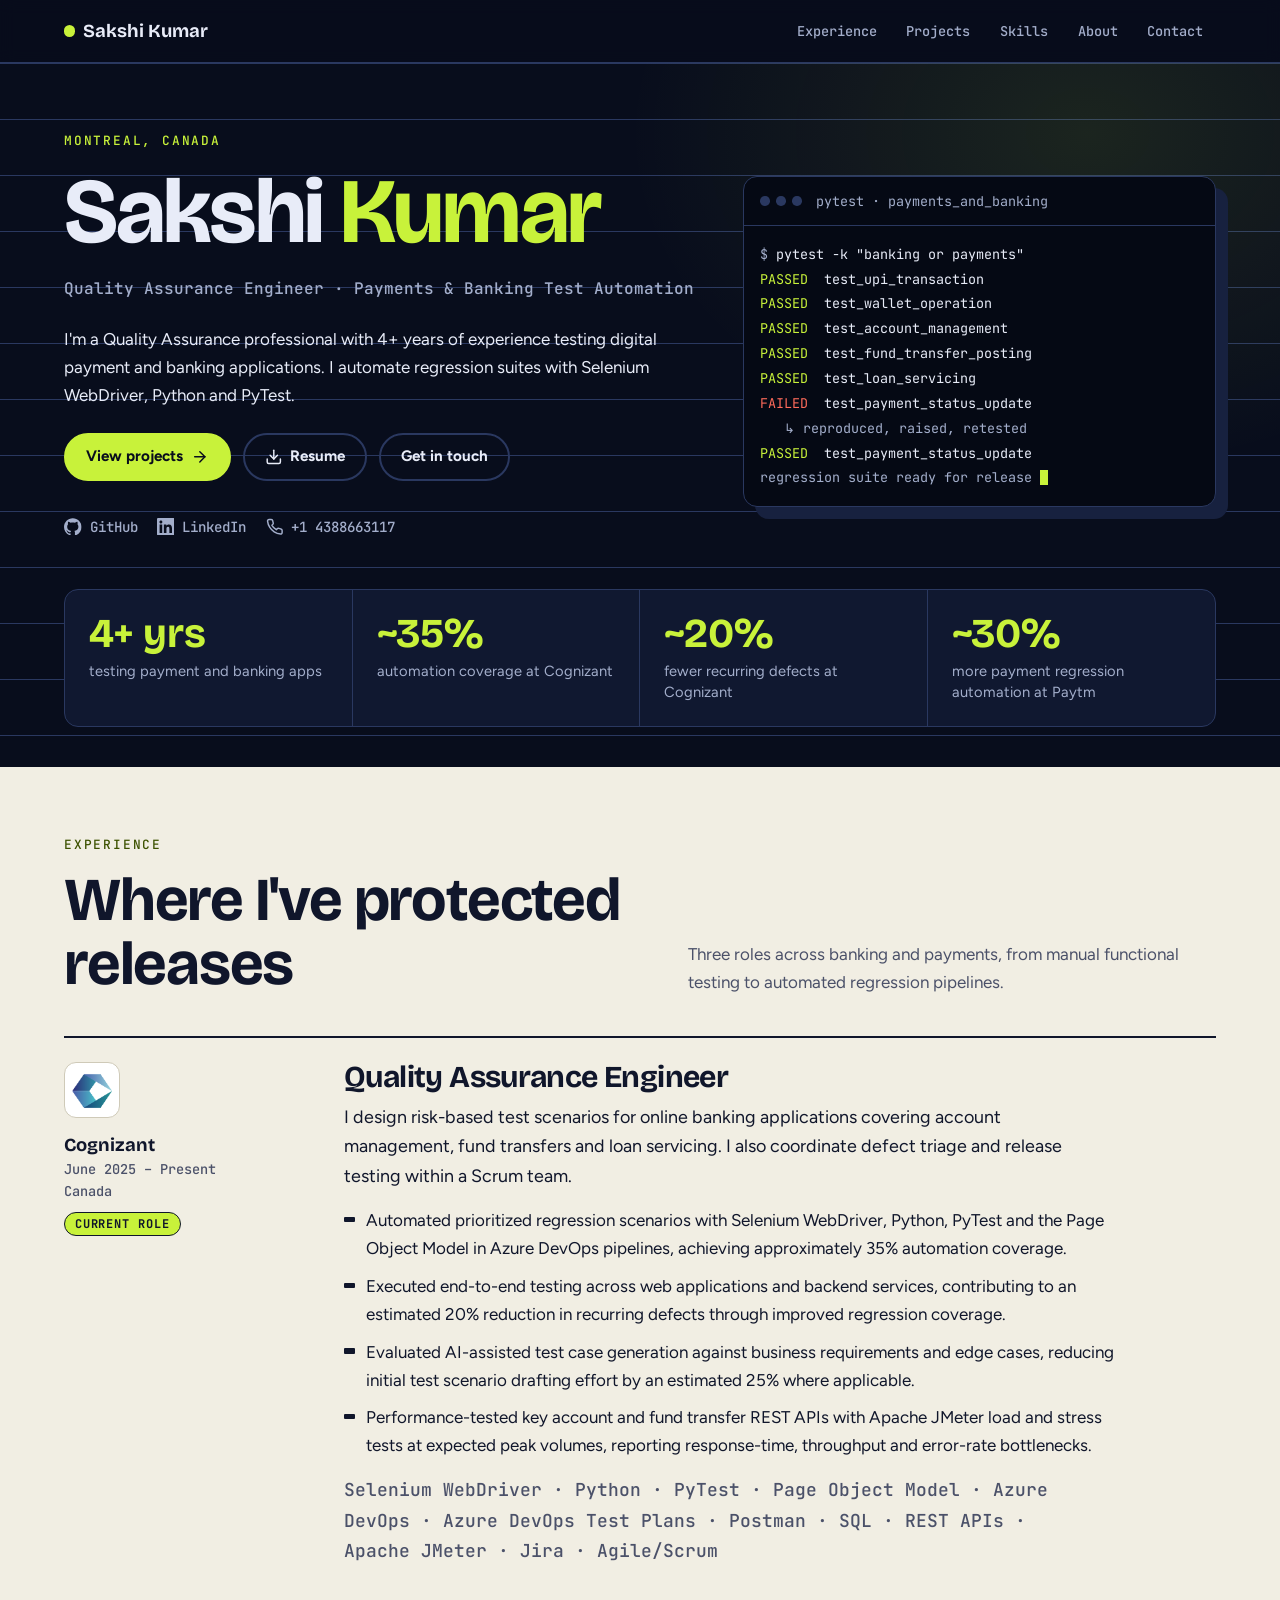
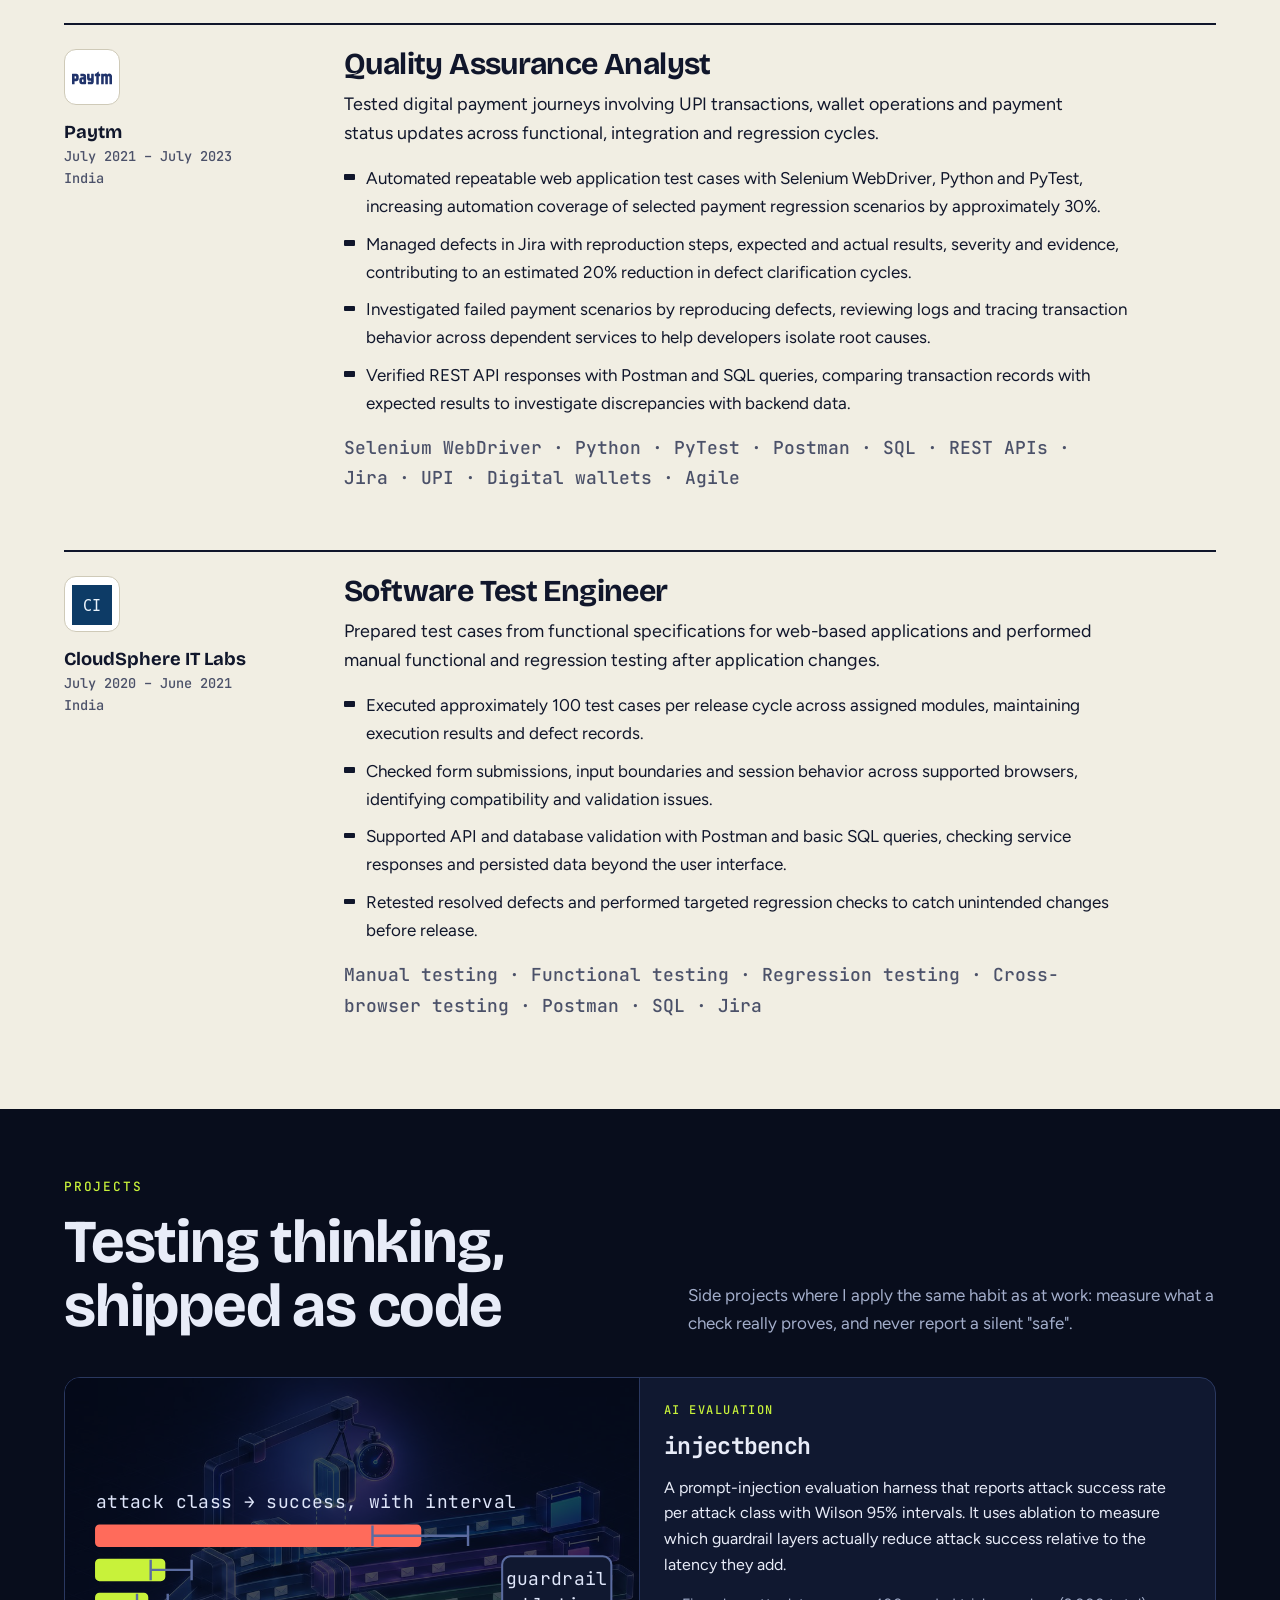
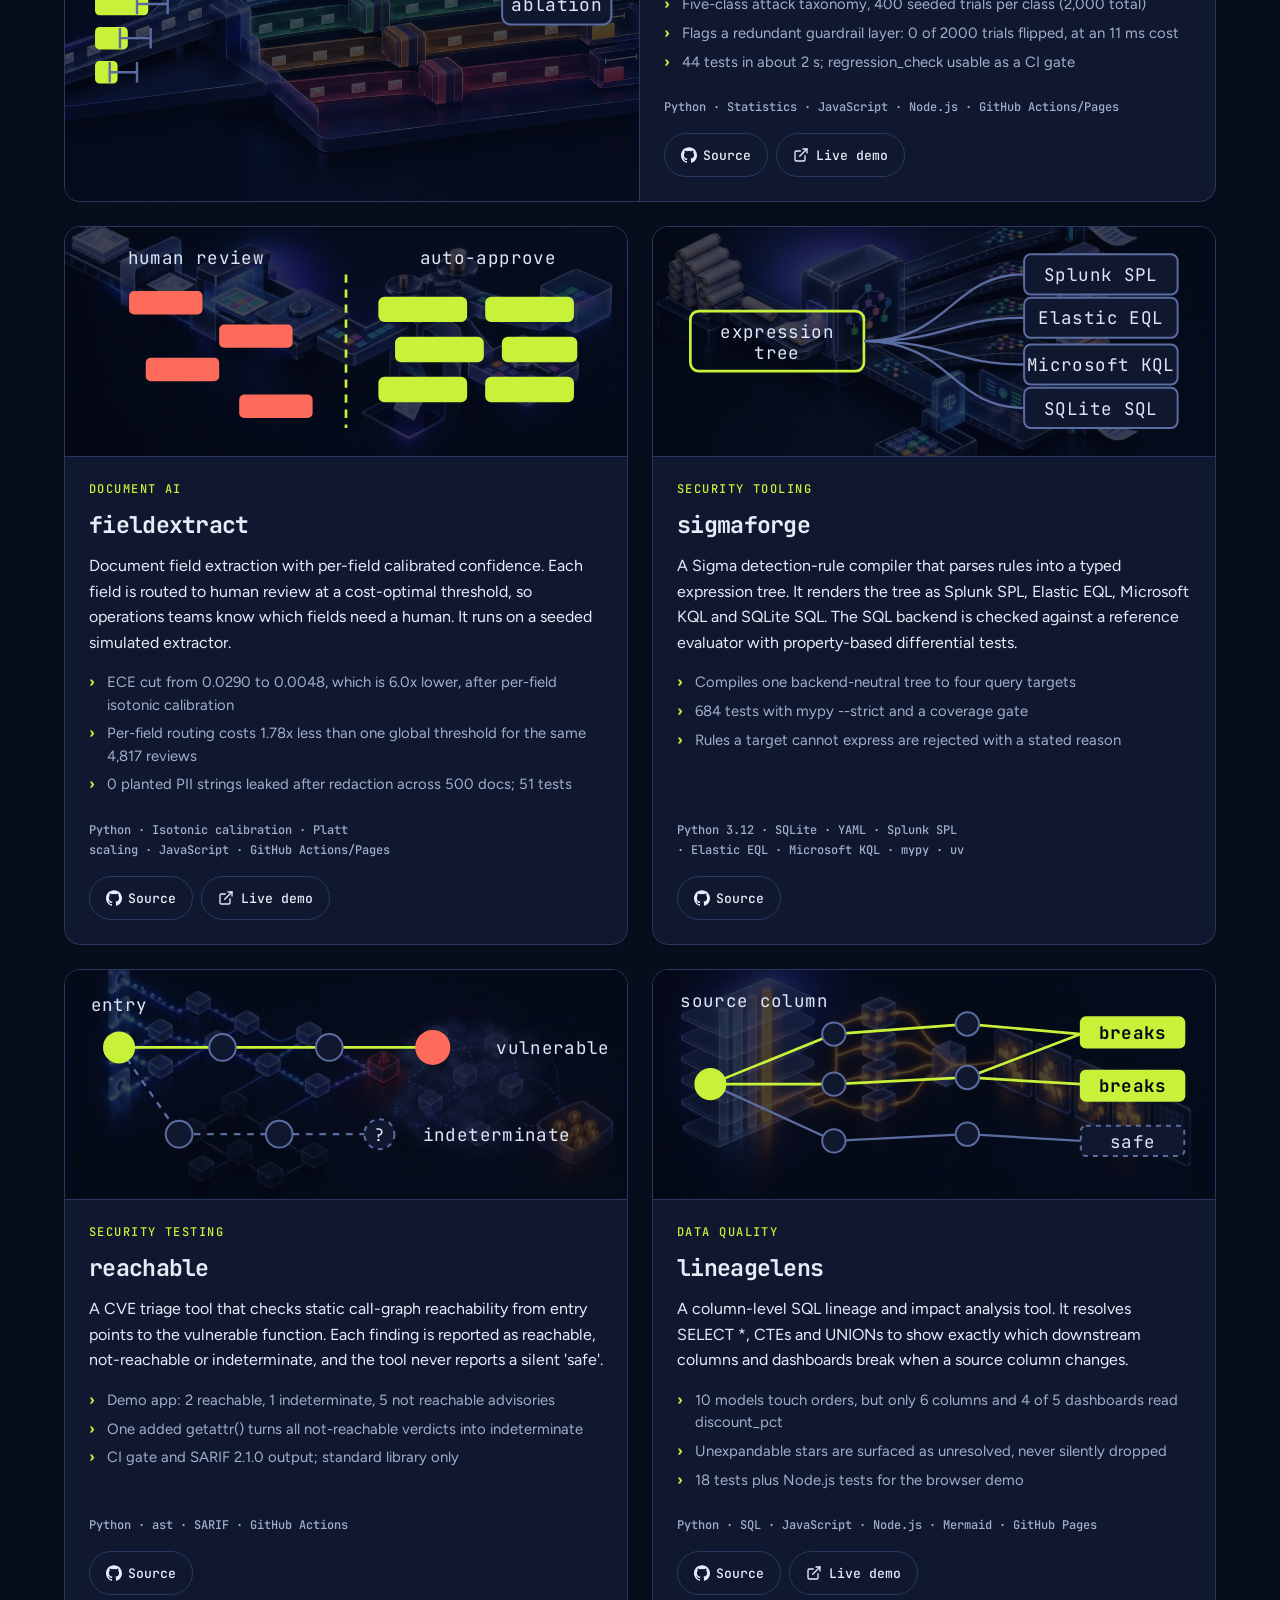
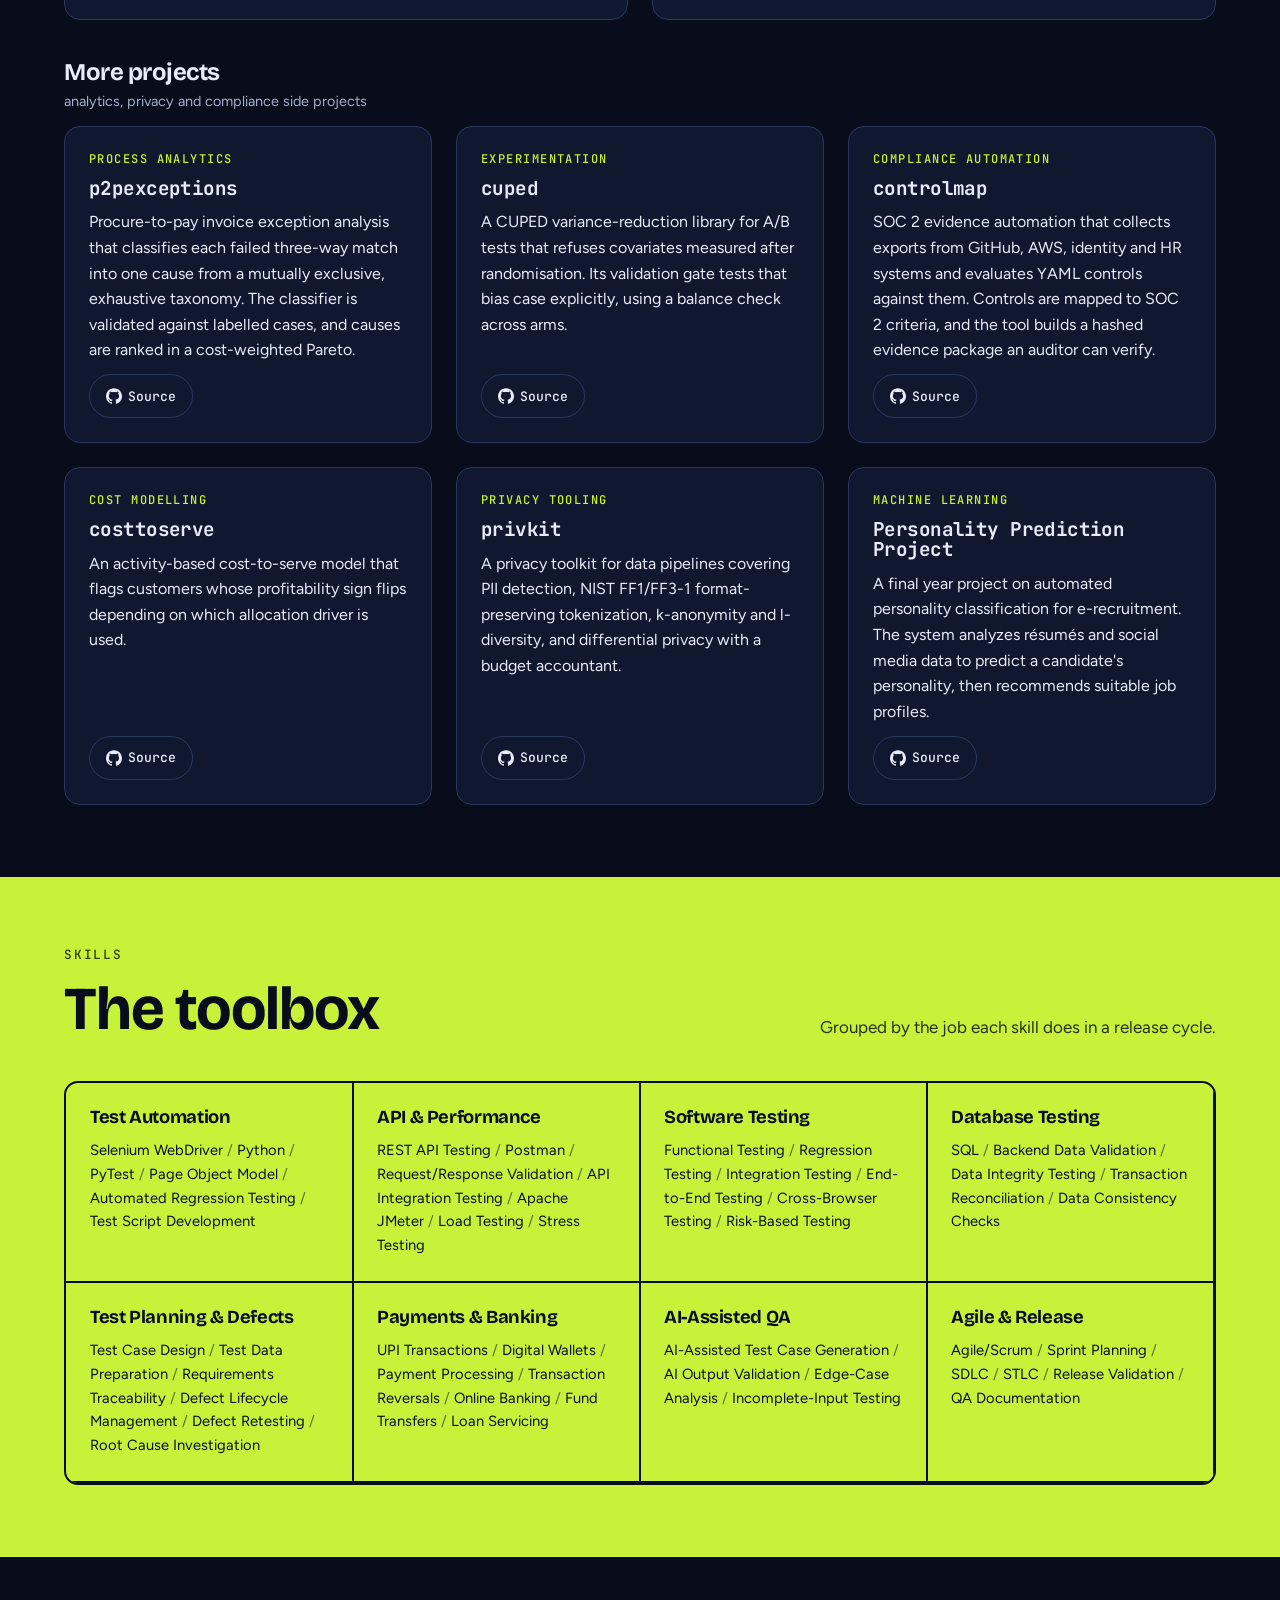
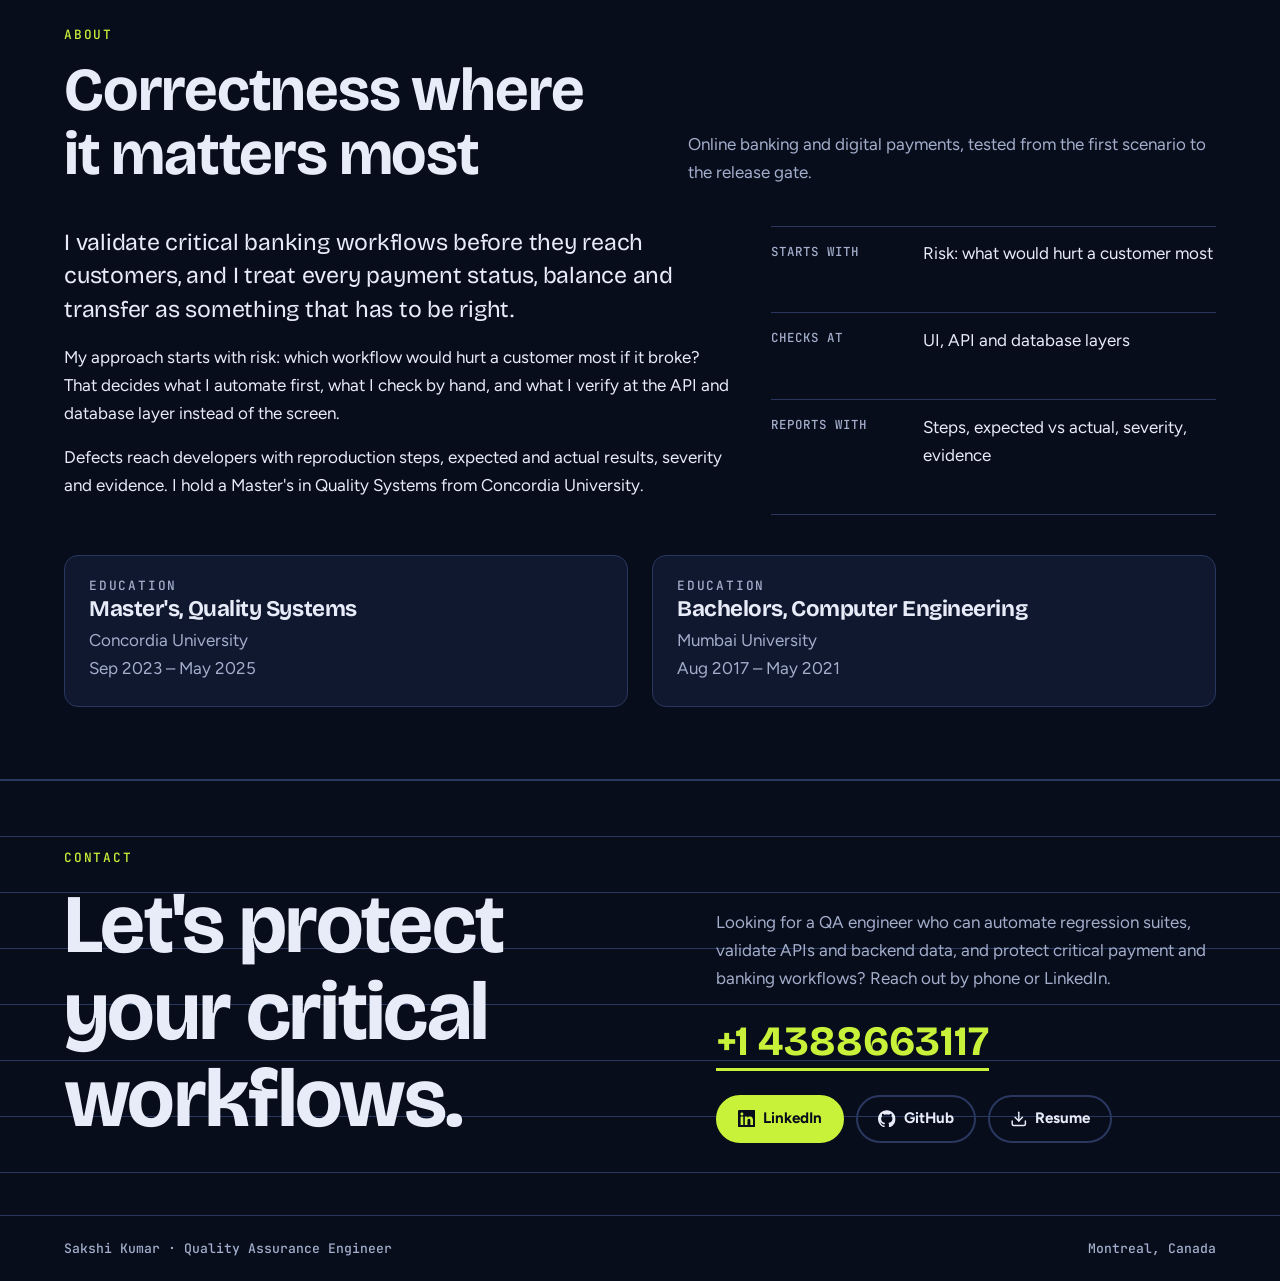
==== commit d1444ce9: "Use name Sakshi Kumar without middle name" ====
--- a/index.html
+++ b/index.html
@@ -3,11 +3,11 @@
 <head>
 <meta charset="utf-8">
 <meta name="viewport" content="width=device-width, initial-scale=1">
-<title>Sakshi Rakesh Kumar | Quality Assurance Engineer</title>
+<title>Sakshi Kumar | Quality Assurance Engineer</title>
 <meta name="description" content="QA engineer in Montreal with 4+ years testing digital payment and banking apps: Selenium and PyTest automation, API, performance and SQL data testing.">
 <link rel="canonical" href="https://sakshirkumar.github.io/">
 <meta property="og:type" content="website">
-<meta property="og:title" content="Sakshi Rakesh Kumar | Quality Assurance Engineer">
+<meta property="og:title" content="Sakshi Kumar | Quality Assurance Engineer">
 <meta property="og:description" content="QA engineer in Montreal with 4+ years testing digital payment and banking apps: Selenium and PyTest automation, API, performance and SQL data testing.">
 <meta property="og:url" content="https://sakshirkumar.github.io/">
 <meta property="og:image" content="https://sakshirkumar.github.io/assets/images/social-card.png">
@@ -20,7 +20,7 @@
 <link href="https://fonts.googleapis.com/css2?family=Bricolage+Grotesque:opsz,wght@12..96,500;12..96,700&family=Figtree:wght@400;500;700&family=JetBrains+Mono:wght@400;500;700&display=swap" rel="stylesheet">
 <link rel="stylesheet" href="assets/css/style.css">
 <script type="application/ld+json">
-{"@context":"https://schema.org","@type":"Person","name":"Sakshi Rakesh Kumar","jobTitle":"Quality Assurance Engineer","url":"https://sakshirkumar.github.io/","address":{"@type":"PostalAddress","addressLocality":"Montreal","addressCountry":"Canada"},"sameAs":["https://github.com/sakshirkumar","https://www.linkedin.com/in/sakshirkumar/"]}
+{"@context":"https://schema.org","@type":"Person","name":"Sakshi Kumar","jobTitle":"Quality Assurance Engineer","url":"https://sakshirkumar.github.io/","address":{"@type":"PostalAddress","addressLocality":"Montreal","addressCountry":"Canada"},"sameAs":["https://github.com/sakshirkumar","https://www.linkedin.com/in/sakshirkumar/"]}
 </script>
 </head>
 <body>
@@ -36,7 +36,7 @@
 
 <header class="top">
   <div class="wrap">
-    <a class="brand" href="#top" aria-label="Sakshi Rakesh Kumar, top of page"><i></i><span>Sakshi Rakesh Kumar</span><b>SRK</b></a>
+    <a class="brand" href="#top" aria-label="Sakshi Kumar, top of page"><i></i><span>Sakshi Kumar</span><b>SK</b></a>
     <details class="mnav">
       <summary>Menu</summary>
       <ul>
@@ -64,7 +64,7 @@
   <div class="wrap">
     <div>
       <p class="eyebrow">Montreal, Canada</p>
-      <h1 id="h-name">Sakshi Rakesh <span>Kumar</span></h1>
+      <h1 id="h-name">Sakshi <span>Kumar</span></h1>
       <p class="role">Quality Assurance Engineer · Payments &amp; Banking Test Automation</p>
       <p class="lede">I'm a Quality Assurance professional with 4+ years of experience testing digital payment and banking applications. I automate regression suites with Selenium WebDriver, Python and PyTest.</p>
       <div class="cta">
@@ -468,6 +468,6 @@
   </div>
 </section>
 </main>
-<footer><div class="wrap"><span>Sakshi Rakesh Kumar · Quality Assurance Engineer</span><span>Montreal, Canada</span></div></footer>
+<footer><div class="wrap"><span>Sakshi Kumar · Quality Assurance Engineer</span><span>Montreal, Canada</span></div></footer>
 </body>
 </html>
